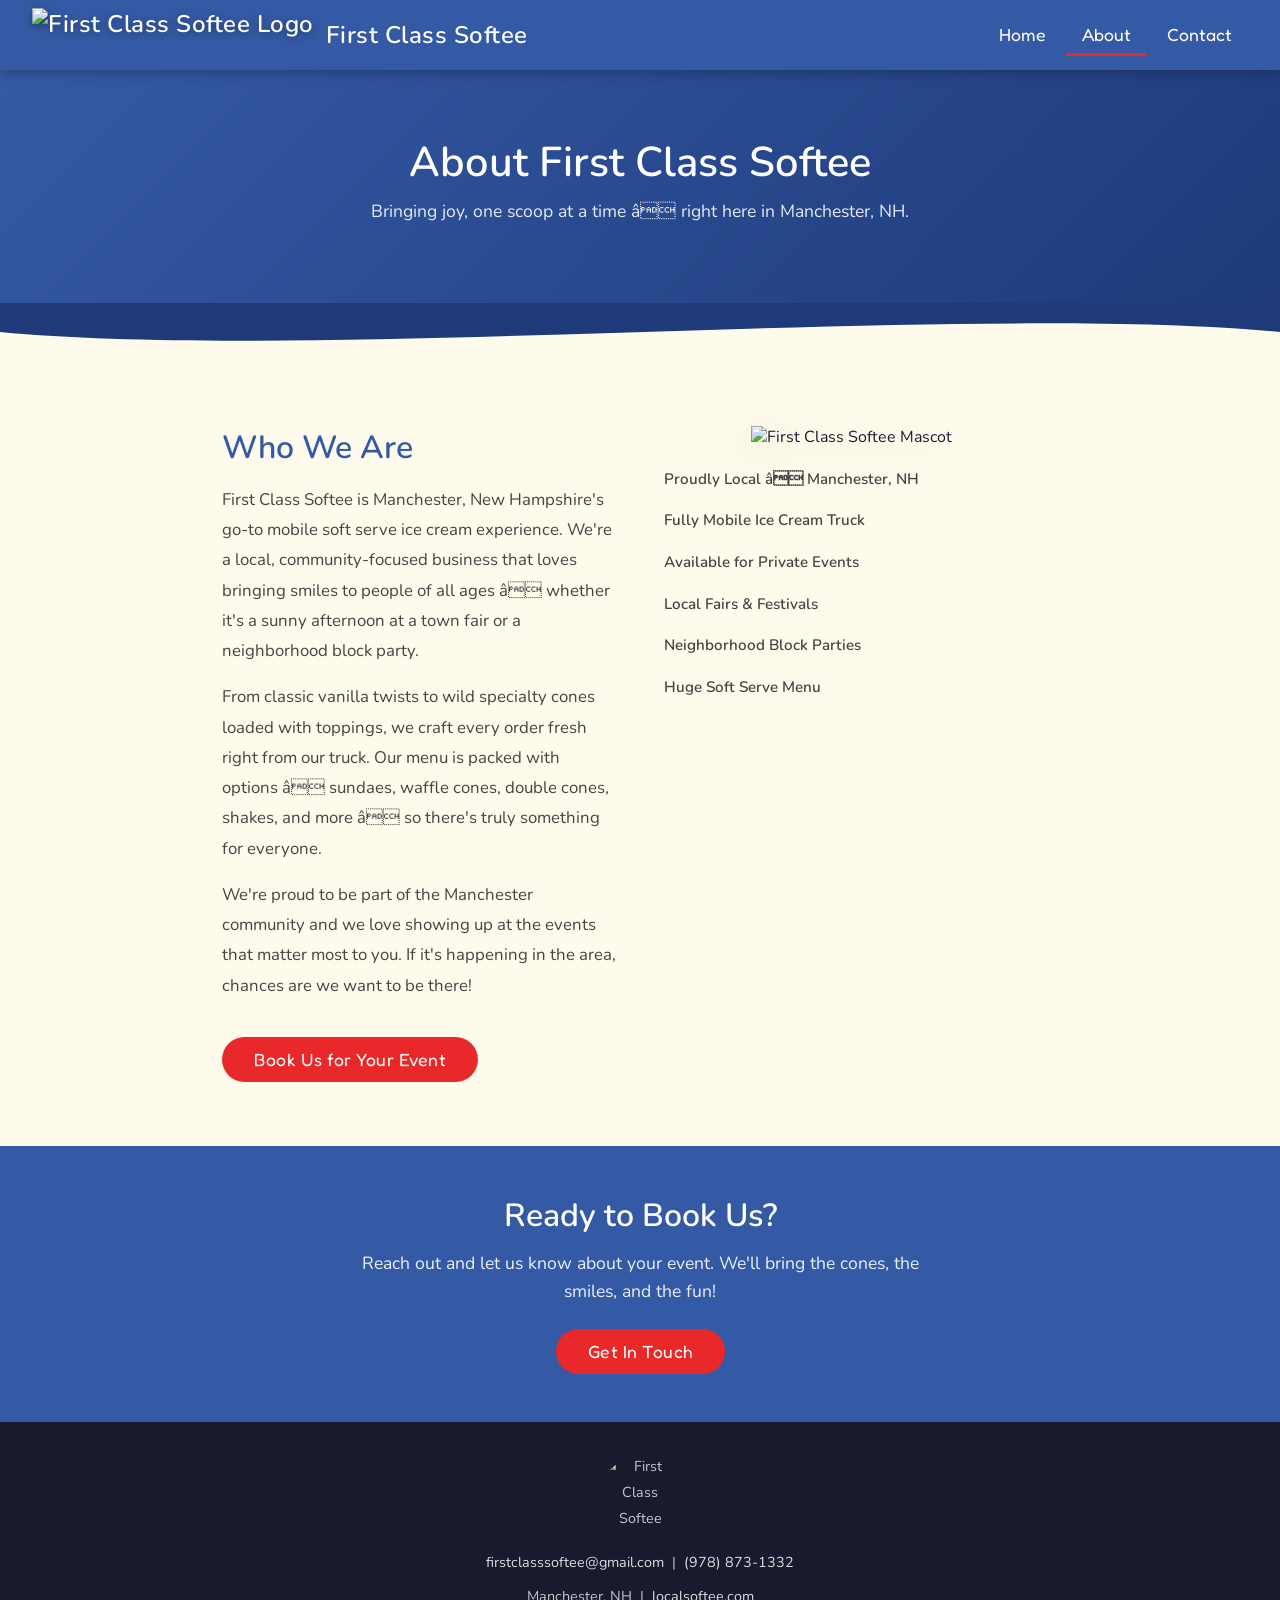
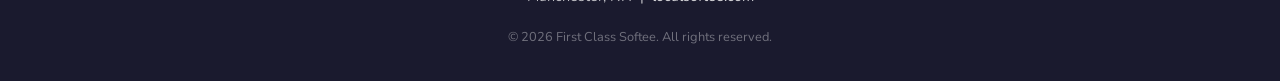
==== about.html @ 8dccce16 "push" ====
<!DOCTYPE html>
<html lang="en">
<head>
  <meta charset="UTF-8" />
  <meta name="viewport" content="width=device-width, initial-scale=1.0" />
  <title>About Us | First Class Softee</title>
  <meta name="description" content="Learn about First Class Softee â Manchester NH's favorite local mobile ice cream truck." />
  <link rel="stylesheet" href="style.css" />
</head>
<body>

  <!-- NAV -->
  <nav>
    <a href="index.html" class="nav-brand">
      <img src="UpdatedLogo.png" alt="First Class Softee Logo" />
      First Class Softee
    </a>
    <ul class="nav-links">
      <li><a href="index.html">Home</a></li>
      <li><a href="about.html" class="active">About</a></li>
      <li><a href="contact.html">Contact</a></li>
    </ul>
  </nav>

  <!-- PAGE HERO -->
  <div class="page-hero">
    <h1>About First Class Softee</h1>
    <p>Bringing joy, one scoop at a time â right here in Manchester, NH.</p>
  </div>

  <!-- WAVE -->
  <div class="wave">
    <svg viewBox="0 0 1440 60" xmlns="http://www.w3.org/2000/svg" preserveAspectRatio="none">
      <path d="M0,30 C360,60 1080,0 1440,30 L1440,0 L0,0 Z" fill="#1e3a7a"/>
    </svg>
  </div>

  <!-- ABOUT CONTENT -->
  <section class="about-section">

    <div class="about-grid">

      <div class="about-text">
        <h2>Who We Are</h2>
        <p>
          First Class Softee is Manchester, New Hampshire's go-to mobile soft serve ice cream experience. We're a local, community-focused business that loves bringing smiles to people of all ages â whether it's a sunny afternoon at a town fair or a neighborhood block party.
        </p>
        <p>
          From classic vanilla twists to wild specialty cones loaded with toppings, we craft every order fresh right from our truck. Our menu is packed with options â sundaes, waffle cones, double cones, shakes, and more â so there's truly something for everyone.
        </p>
        <p>
          We're proud to be part of the Manchester community and we love showing up at the events that matter most to you. If it's happening in the area, chances are we want to be there!
        </p>
        <a href="contact.html" class="btn btn-red" style="margin-top:1.25rem; display:inline-block;">Book Us for Your Event</a>
      </div>

      <div class="about-mascot">
        <img src="UpdatedLogo.png" alt="First Class Softee Mascot" />
        <ul class="badge-list">
          <li>Proudly Local â Manchester, NH</li>
          <li>Fully Mobile Ice Cream Truck</li>
          <li>Available for Private Events</li>
          <li>Local Fairs &amp; Festivals</li>
          <li>Neighborhood Block Parties</li>
          <li>Huge Soft Serve Menu</li>
        </ul>
      </div>

    </div>

  </section>

  <!-- INFO STRIP -->
  <div class="info-strip">
    <h2>Ready to Book Us?</h2>
    <p>Reach out and let us know about your event. We'll bring the cones, the smiles, and the fun!</p>
    <a href="contact.html" class="btn btn-red">Get In Touch</a>
  </div>

  <!-- FOOTER -->
  <footer>
    <img class="footer-logo" src="UpdatedLogo.png" alt="First Class Softee" />
    <p>
      <a href="mailto:firstclasssoftee@gmail.com">firstclasssoftee@gmail.com</a> &nbsp;|&nbsp;
      <a href="tel:9788731332">(978) 873-1332</a>
    </p>
    <p style="margin-top:0.5rem;">Manchester, NH &nbsp;|&nbsp; <a href="http://localsoftee.com">localsoftee.com</a></p>
    <p style="margin-top:1rem; font-size:0.8rem; opacity:0.5;">&copy; 2026 First Class Softee. All rights reserved.</p>
  </footer>

</body>
</html>
---- style.css ----
/* =============================================
   FIRST CLASS SOFTEE â Global Styles
   Colors: Cream #fefbed | Red #e82829 | Blue #355aa5
   ============================================= */

@import url('https://fonts.googleapis.com/css2?family=Fredoka+One&family=Nunito:wght@400;600;700;800&display=swap');

*, *::before, *::after {
  box-sizing: border-box;
  margin: 0;
  padding: 0;
}

:root {
  --cream: #fefbed;
  --red:   #e82829;
  --blue:  #355aa5;
  --dark:  #1a1a2e;
  --white: #ffffff;
}

html {
  scroll-behavior: smooth;
}

body {
  background-color: var(--cream);
  font-family: 'Nunito', sans-serif;
  color: var(--dark);
  min-height: 100vh;
  display: flex;
  flex-direction: column;
}

h1, h2, h3, .nav-brand {
  font-family: 'Nunito', sans-serif;
  font-weight: 600;
}

a {
  text-decoration: none;
  color: inherit;
}

img {
  display: block;
  max-width: 100%;
}

/* =============================================
   NAV
   ============================================= */

nav {
  position: sticky;
  top: 0;
  z-index: 100;
  background: var(--blue);
  display: flex;
  align-items: center;
  justify-content: space-between;
  padding: 0 2rem;
  height: 70px;
  box-shadow: 0 3px 12px rgba(0,0,0,0.25);
}

.nav-brand {
  display: flex;
  align-items: center;
  gap: 0.75rem;
  color: var(--white);
  font-size: 1.5rem;
  letter-spacing: 0.5px;
}

.nav-brand img {
  height: 54px;
  width: auto;
  filter: drop-shadow(0 2px 4px rgba(0,0,0,0.4));
}

.nav-links {
  display: flex;
  list-style: none;
  gap: 0.25rem;
}

.nav-links a {
  color: var(--white);
  font-family: 'Fredoka One', cursive;
  font-size: 1.1rem;
  padding: 0.5rem 1rem;
  border-bottom: 3px solid transparent;
  transition: border-color 0.2s;
}

.nav-links a:hover,
.nav-links a.active {
  border-bottom-color: var(--red);
}

/* =============================================
   HERO
   ============================================= */

.hero {
  background: linear-gradient(160deg, var(--blue) 0%, #1e3a7a 60%, #0e1f50 100%);
  position: relative;
  overflow: hidden;
  display: flex;
  flex-direction: column;
  align-items: center;
  justify-content: center;
  text-align: center;
  padding: 5rem 2rem 6rem;
  color: var(--white);
}


.hero-logo {
  width: min(280px, 60vw);
  filter: drop-shadow(0 8px 24px rgba(0,0,0,0.5));
  margin-bottom: 1.5rem;
  position: relative;
  z-index: 1;
  animation: float 3.5s ease-in-out infinite;
}

@keyframes float {
  0%, 100% { transform: translateY(0); }
  50%       { transform: translateY(-12px); }
}

.hero h1 {
  font-size: clamp(1.8rem, 5vw, 3rem);
  letter-spacing: 0.5px;
  margin-bottom: 0.75rem;
  position: relative;
  z-index: 1;
  opacity: 0.95;
}

.hero h1 span {
  color: #ffd700;
}

.hero p {
  font-size: clamp(1rem, 2.5vw, 1.3rem);
  max-width: 560px;
  line-height: 1.6;
  opacity: 0.92;
  margin-bottom: 2rem;
  position: relative;
  z-index: 1;
}

.hero-buttons {
  display: flex;
  gap: 1rem;
  flex-wrap: wrap;
  justify-content: center;
  position: relative;
  z-index: 1;
}

.btn {
  display: inline-block;
  font-family: 'Fredoka One', cursive;
  font-size: 1.1rem;
  padding: 0.75rem 2rem;
  border-radius: 50px;
  border: none;
  cursor: pointer;
  transition: transform 0.15s, box-shadow 0.15s;
  letter-spacing: 0.5px;
}

.btn:hover {
  transform: translateY(-2px);
  box-shadow: 0 6px 20px rgba(0,0,0,0.25);
}

.btn-red {
  background: var(--red);
  color: var(--white);
}

.btn-outline {
  background: transparent;
  color: var(--white);
  border: 2.5px solid var(--white);
}

.btn-outline:hover {
  background: rgba(255,255,255,0.15);
}

/* Wave divider */
.wave {
  display: block;
  width: 100%;
  overflow: hidden;
  line-height: 0;
  margin-top: -1px;
}

.wave svg {
  display: block;
  width: 100%;
  height: 60px;
}

/* =============================================
   SECTION TITLES
   ============================================= */

.section-title {
  text-align: center;
  margin-bottom: 2.5rem;
}

.section-title h2 {
  font-size: clamp(1.6rem, 3.5vw, 2.2rem);
  color: var(--blue);
  display: inline-block;
  position: relative;
}

.section-title h2::after {
  content: '';
  display: block;
  height: 4px;
  border-radius: 2px;
  background: var(--red);
  margin-top: 0.4rem;
}

.section-title p {
  color: #555;
  margin-top: 0.6rem;
  font-size: 1.05rem;
}

/* =============================================
   MENU SECTION
   ============================================= */

.menu-section {
  padding: 4rem 2rem;
  background: var(--cream);
}

.menu-categories {
  max-width: 1100px;
  margin: 0 auto;
}

.menu-category {
  margin-bottom: 3rem;
}

.menu-category h3 {
  font-family: 'Nunito', sans-serif;
  font-weight: 700;
  font-size: 1.35rem;
  color: var(--blue);
  display: inline-block;
  padding: 0.3rem 0;
  margin-bottom: 1rem;
  letter-spacing: 0.3px;
  border-bottom: 3px solid var(--red);
}

.menu-grid {
  display: grid;
  grid-template-columns: repeat(auto-fill, minmax(180px, 1fr));
  gap: 0.75rem;
}

.menu-item {
  background: var(--white);
  border: 2px solid #e8e4cc;
  border-radius: 12px;
  padding: 0.75rem 1rem;
  font-weight: 600;
  font-size: 0.95rem;
  color: var(--dark);
  transition: border-color 0.2s, transform 0.2s;
  display: flex;
  align-items: center;
  gap: 0.5rem;
}

.menu-item:hover {
  border-color: var(--blue);
  transform: translateY(-2px);
}


/* =============================================
   INFO STRIP
   ============================================= */

.info-strip {
  background: var(--blue);
  color: var(--white);
  text-align: center;
  padding: 3rem 2rem;
}

.info-strip h2 {
  font-size: clamp(1.4rem, 3.5vw, 2rem);
  font-weight: 600;
  margin-bottom: 0.75rem;
}

.info-strip p {
  font-size: 1.1rem;
  opacity: 0.9;
  max-width: 600px;
  margin: 0 auto 1.5rem;
  line-height: 1.6;
}

/* =============================================
   ABOUT PAGE
   ============================================= */

.page-hero {
  background: linear-gradient(135deg, var(--blue) 0%, #1e3a7a 100%);
  color: var(--white);
  text-align: center;
  padding: 4rem 2rem 5rem;
  position: relative;
  overflow: hidden;
}


.page-hero h1 {
  font-size: clamp(1.8rem, 4.5vw, 2.6rem);
  font-weight: 600;
  position: relative;
  z-index: 1;
}

.page-hero p {
  font-size: 1.1rem;
  opacity: 0.88;
  margin-top: 0.5rem;
  position: relative;
  z-index: 1;
}

.about-section {
  padding: 4rem 2rem;
  max-width: 900px;
  margin: 0 auto;
}

.about-grid {
  display: grid;
  grid-template-columns: 1fr 1fr;
  gap: 3rem;
  align-items: start;
}

.about-text h2 {
  font-size: 2rem;
  color: var(--blue);
  margin-bottom: 1rem;
}

.about-text p {
  line-height: 1.8;
  color: #444;
  margin-bottom: 1rem;
  font-size: 1.05rem;
}

.about-mascot {
  display: flex;
  flex-direction: column;
  align-items: center;
  gap: 1rem;
}

.about-mascot img {
  width: 220px;
  filter: drop-shadow(0 8px 20px rgba(0,0,0,0.15));
}

.badge-list {
  list-style: none;
  display: flex;
  flex-direction: column;
  gap: 0.75rem;
  width: 100%;
}

.badge-list li {
  padding: 0.3rem 0;
  font-weight: 600;
  font-size: 0.95rem;
  color: #444;
}

/* =============================================
   CONTACT PAGE
   ============================================= */

.contact-section {
  padding: 4rem 2rem;
  max-width: 700px;
  margin: 0 auto;
}

.contact-info-cards {
  display: grid;
  grid-template-columns: repeat(auto-fill, minmax(200px, 1fr));
  gap: 1rem;
  margin-bottom: 3rem;
}

.info-card {
  background: var(--white);
  border: 2px solid #e8e4cc;
  border-radius: 14px;
  padding: 1.25rem 1rem;
  text-align: center;
  transition: border-color 0.2s;
}

.info-card:hover {
  border-color: var(--blue);
}

.info-card .icon {
  display: flex;
  justify-content: center;
  margin-bottom: 0.5rem;
}

.info-card .icon svg {
  width: 28px;
  height: 28px;
  stroke: var(--blue);
}

.info-card h3 {
  font-family: 'Fredoka One', cursive;
  color: var(--blue);
  font-size: 1.1rem;
  margin-bottom: 0.25rem;
}

.info-card p, .info-card a {
  font-size: 0.95rem;
  color: #444;
  word-break: break-all;
}

.info-card a:hover {
  color: var(--red);
}

/* Form */

.contact-form-wrapper h2 {
  font-size: 1.8rem;
  color: var(--blue);
  margin-bottom: 0.25rem;
}

.contact-form-wrapper > p {
  color: #555;
  margin-bottom: 1.5rem;
}

.contact-form {
  display: flex;
  flex-direction: column;
  gap: 1rem;
}

.form-row {
  display: grid;
  grid-template-columns: 1fr 1fr;
  gap: 1rem;
}

.form-group {
  display: flex;
  flex-direction: column;
  gap: 0.35rem;
}

.form-group label {
  font-weight: 600;
  font-size: 0.9rem;
  color: var(--dark);
}

.form-group input,
.form-group select,
.form-group textarea {
  font-family: 'Nunito', sans-serif;
  font-size: 1rem;
  padding: 0.7rem 1rem;
  border: 2px solid #ddd;
  border-radius: 10px;
  background: var(--white);
  color: var(--dark);
  outline: none;
  transition: border-color 0.2s;
  width: 100%;
}

.form-group input:focus,
.form-group select:focus,
.form-group textarea:focus {
  border-color: var(--blue);
}

.form-group textarea {
  resize: vertical;
  min-height: 130px;
}

.btn-submit {
  background: var(--red);
  color: var(--white);
  font-family: 'Fredoka One', cursive;
  font-size: 1.2rem;
  padding: 0.85rem;
  border: none;
  border-radius: 50px;
  cursor: pointer;
  transition: background 0.2s, transform 0.15s;
  margin-top: 0.5rem;
}

.btn-submit:hover {
  background: #c41f20;
  transform: translateY(-2px);
}

.form-success {
  display: none;
  background: #d4edda;
  border: 2px solid #28a745;
  border-radius: 12px;
  padding: 1.25rem;
  text-align: center;
  color: #155724;
  font-weight: 600;
  font-size: 1.05rem;
  margin-top: 1rem;
}

/* =============================================
   FOOTER
   ============================================= */

footer {
  margin-top: auto;
  background: var(--dark);
  color: rgba(255,255,255,0.75);
  text-align: center;
  padding: 2rem 1.5rem;
  font-size: 0.9rem;
  line-height: 1.8;
}

footer a {
  color: rgba(255,255,255,0.85);
}

footer a:hover {
  color: var(--white);
}

footer .footer-logo {
  height: 80px;
  width: 80px;
  margin: 0 auto 1rem;
  border-radius: 50%;
  object-fit: cover;
}

/* =============================================
   RESPONSIVE
   ============================================= */

@media (max-width: 650px) {
  .nav-links a { font-size: 0.95rem; padding: 0.4rem 0.7rem; }
  .about-grid  { grid-template-columns: 1fr; }
  .form-row    { grid-template-columns: 1fr; }
  .about-mascot { order: -1; }
}
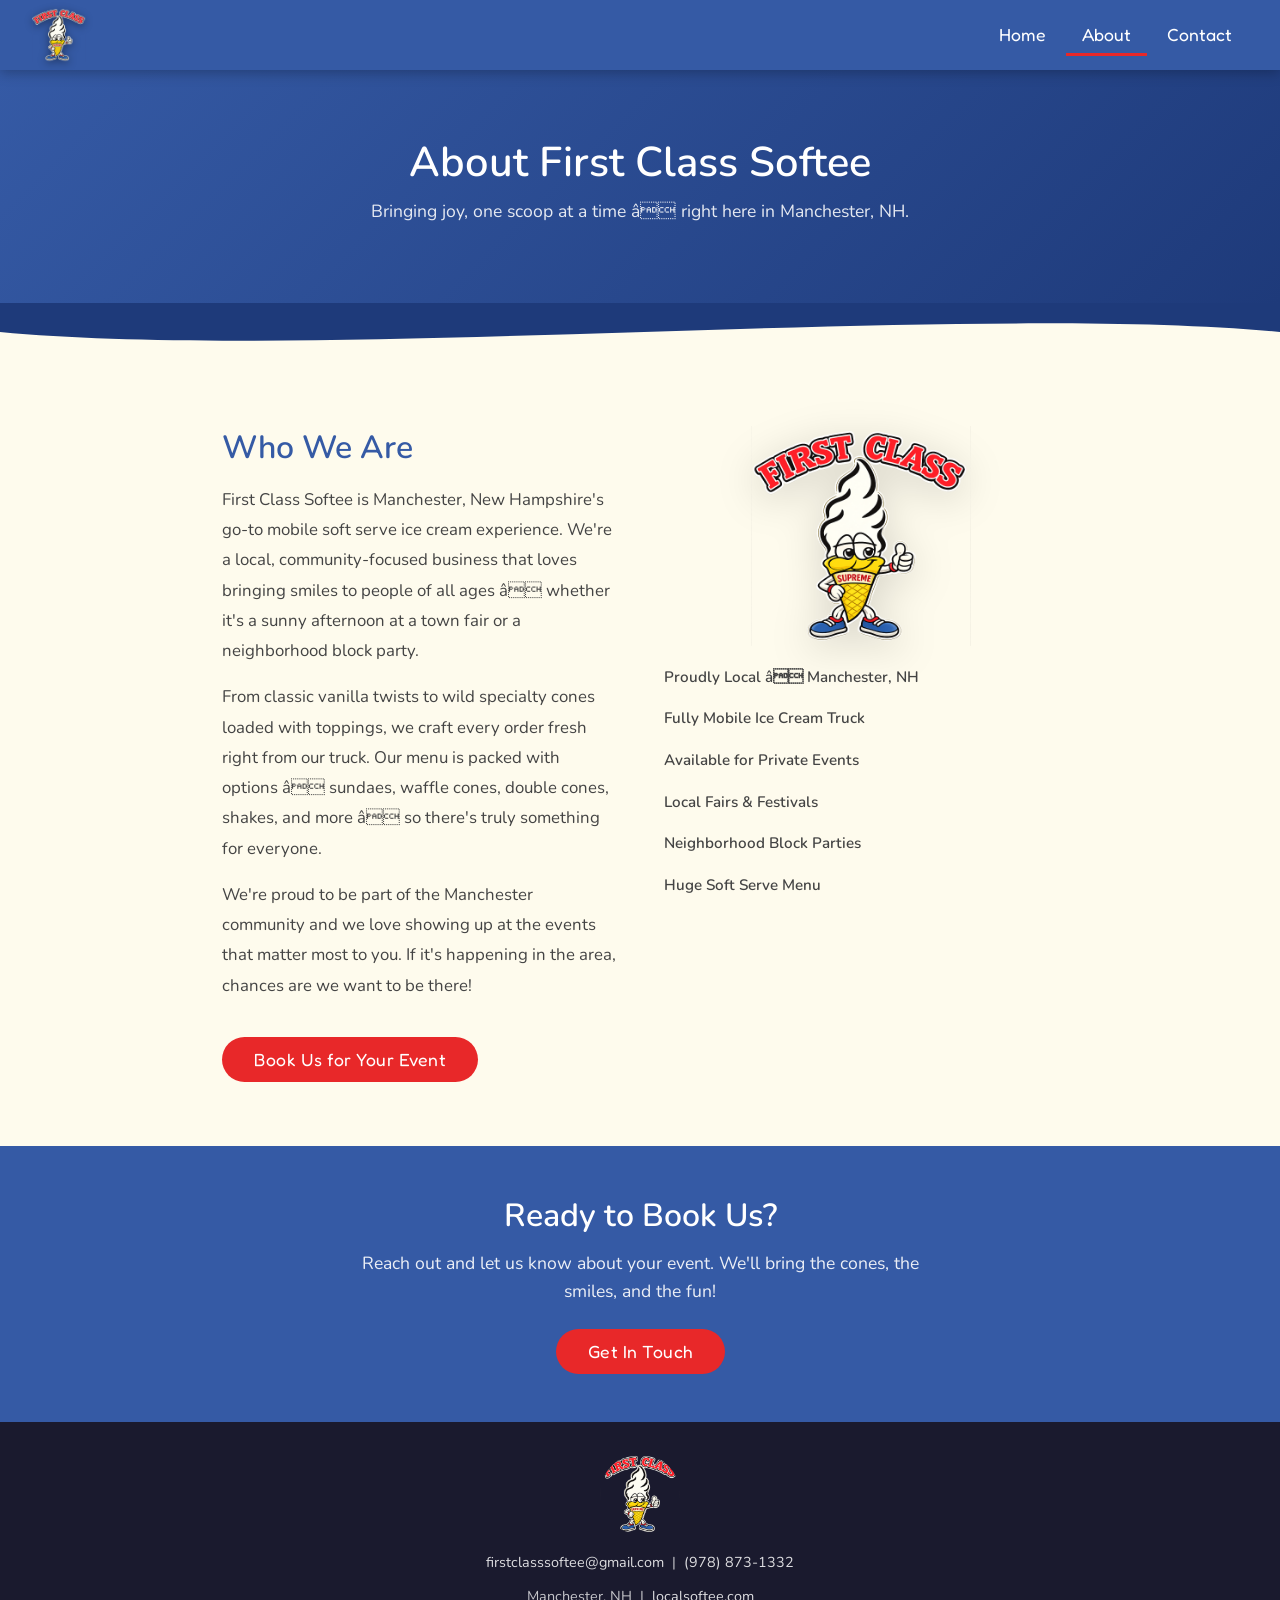
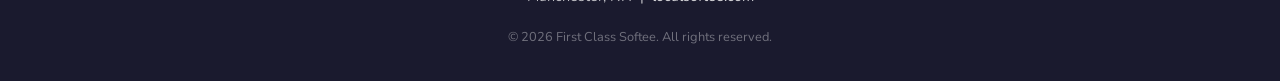
==== commit 74b543b7: "remove header text" ====
--- a/about.html
+++ b/about.html
@@ -13,7 +13,6 @@
   <nav>
     <a href="index.html" class="nav-brand">
       <img src="UpdatedLogo.png" alt="First Class Softee Logo" />
-      First Class Softee
     </a>
     <ul class="nav-links">
       <li><a href="index.html">Home</a></li>
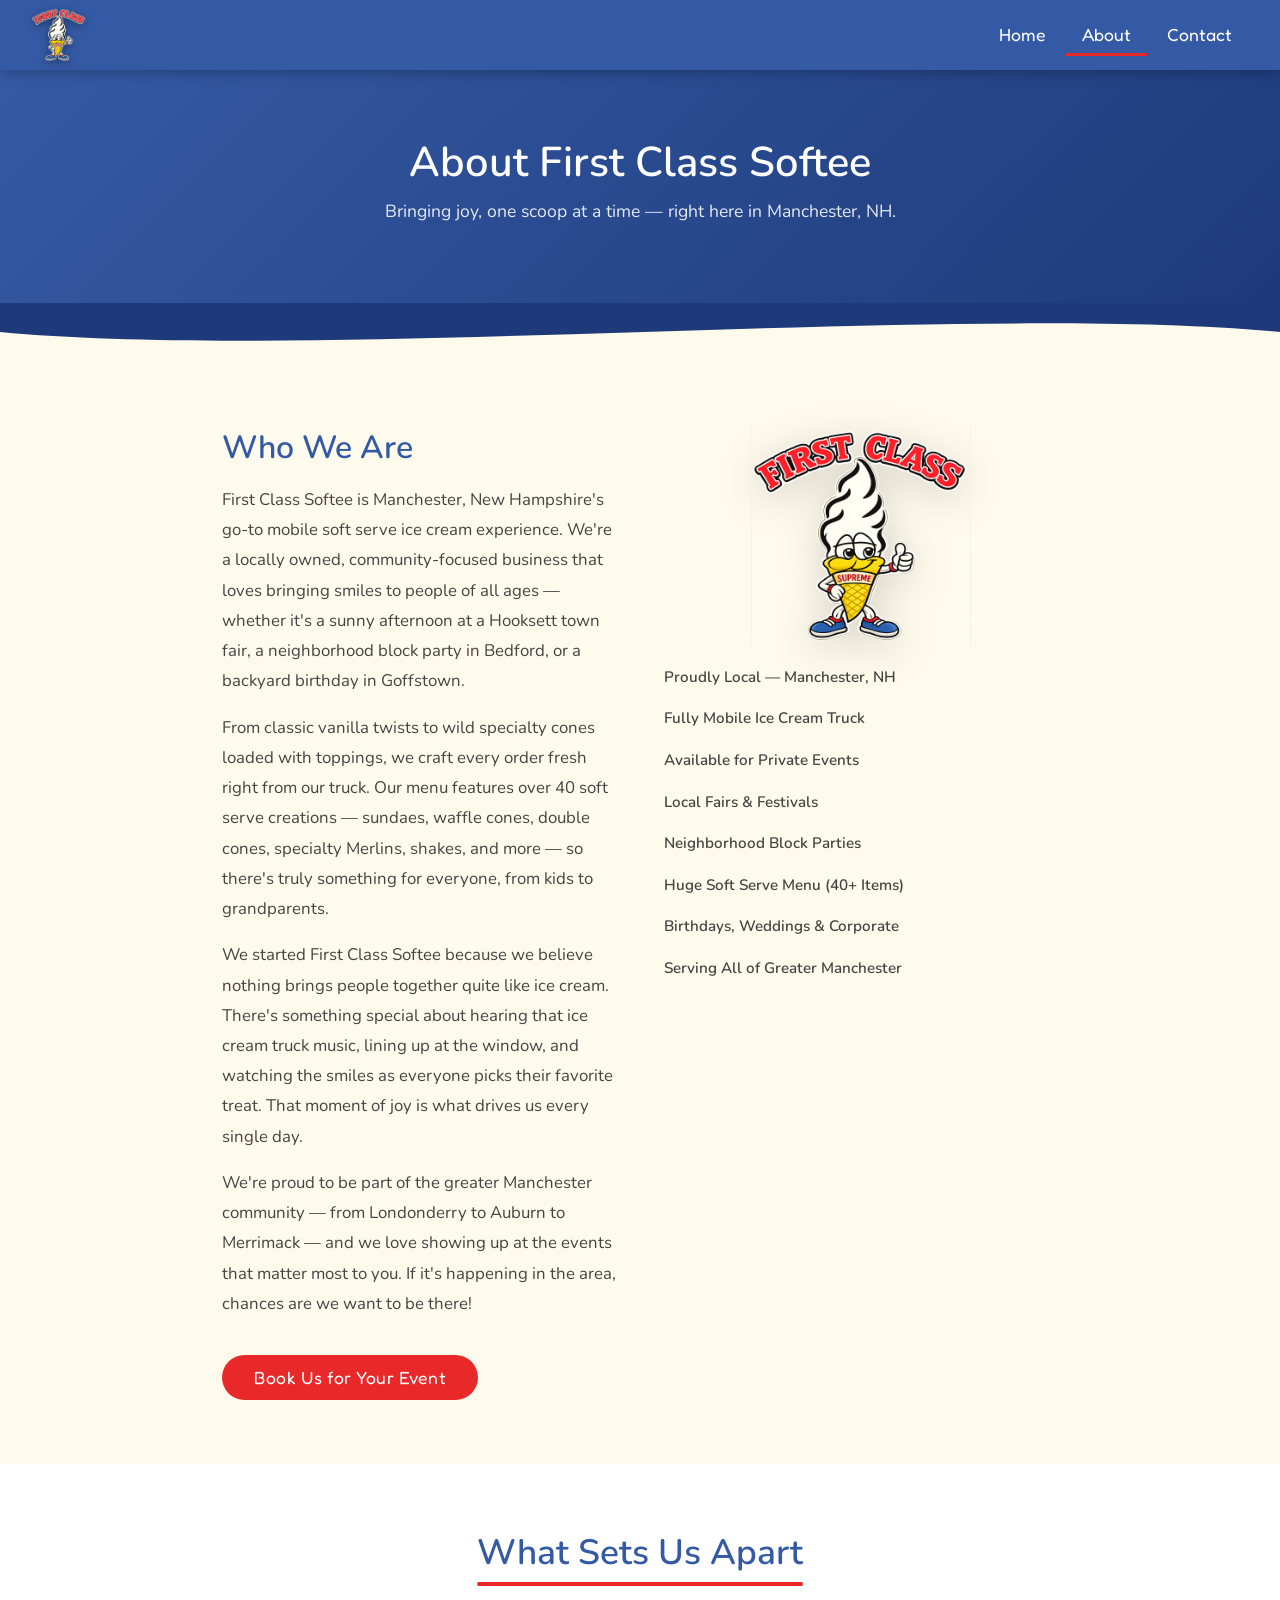
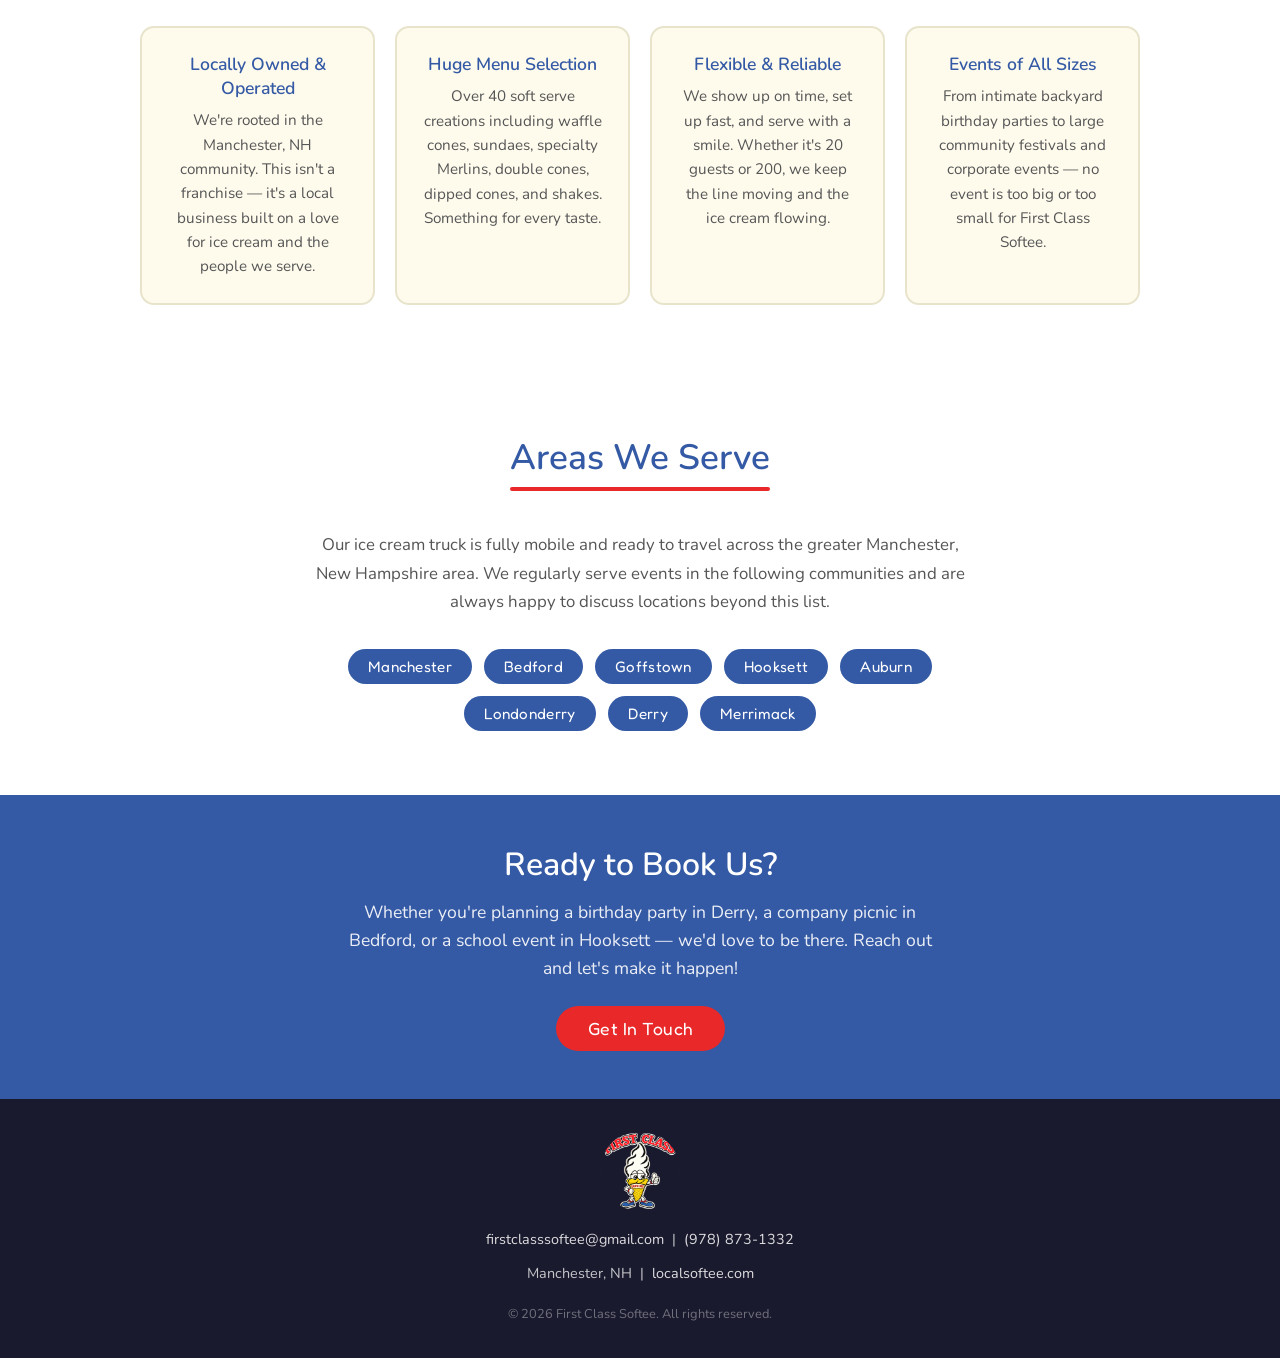
==== commit a7a52fe4: "homepage changes" ====
--- a/about.html
+++ b/about.html
@@ -3,8 +3,15 @@
 <head>
   <meta charset="UTF-8" />
   <meta name="viewport" content="width=device-width, initial-scale=1.0" />
-  <title>About Us | First Class Softee</title>
-  <meta name="description" content="Learn about First Class Softee â Manchester NH's favorite local mobile ice cream truck." />
+  <title>About Us | First Class Softee &mdash; Locally Owned Ice Cream Truck, Manchester NH</title>
+  <meta name="description" content="First Class Softee is a locally owned mobile soft serve ice cream truck proudly serving Manchester, Bedford, Goffstown, Hooksett, Londonderry &amp; the greater Manchester NH area." />
+
+  <!-- Open Graph -->
+  <meta property="og:title" content="About First Class Softee - Local Ice Cream Truck, Manchester NH" />
+  <meta property="og:description" content="Locally owned and operated mobile soft serve truck. Learn what makes First Class Softee the go-to ice cream truck in the greater Manchester, NH area." />
+  <meta property="og:image" content="UpdatedLogo.png" />
+  <meta property="og:type" content="website" />
+
   <link rel="stylesheet" href="style.css" />
 </head>
 <body>
@@ -24,7 +31,7 @@
   <!-- PAGE HERO -->
   <div class="page-hero">
     <h1>About First Class Softee</h1>
-    <p>Bringing joy, one scoop at a time â right here in Manchester, NH.</p>
+    <p>Bringing joy, one scoop at a time &mdash; right here in Manchester, NH.</p>
   </div>
 
   <!-- WAVE -->
@@ -42,13 +49,16 @@
       <div class="about-text">
         <h2>Who We Are</h2>
         <p>
-          First Class Softee is Manchester, New Hampshire's go-to mobile soft serve ice cream experience. We're a local, community-focused business that loves bringing smiles to people of all ages â whether it's a sunny afternoon at a town fair or a neighborhood block party.
+          First Class Softee is Manchester, New Hampshire's go-to mobile soft serve ice cream experience. We're a locally owned, community-focused business that loves bringing smiles to people of all ages &mdash; whether it's a sunny afternoon at a Hooksett town fair, a neighborhood block party in Bedford, or a backyard birthday in Goffstown.
         </p>
         <p>
-          From classic vanilla twists to wild specialty cones loaded with toppings, we craft every order fresh right from our truck. Our menu is packed with options â sundaes, waffle cones, double cones, shakes, and more â so there's truly something for everyone.
+          From classic vanilla twists to wild specialty cones loaded with toppings, we craft every order fresh right from our truck. Our menu features over 40 soft serve creations &mdash; sundaes, waffle cones, double cones, specialty Merlins, shakes, and more &mdash; so there's truly something for everyone, from kids to grandparents.
         </p>
         <p>
-          We're proud to be part of the Manchester community and we love showing up at the events that matter most to you. If it's happening in the area, chances are we want to be there!
+          We started First Class Softee because we believe nothing brings people together quite like ice cream. There's something special about hearing that ice cream truck music, lining up at the window, and watching the smiles as everyone picks their favorite treat. That moment of joy is what drives us every single day.
+        </p>
+        <p>
+          We're proud to be part of the greater Manchester community &mdash; from Londonderry to Auburn to Merrimack &mdash; and we love showing up at the events that matter most to you. If it's happening in the area, chances are we want to be there!
         </p>
         <a href="contact.html" class="btn btn-red" style="margin-top:1.25rem; display:inline-block;">Book Us for Your Event</a>
       </div>
@@ -56,12 +66,14 @@
       <div class="about-mascot">
         <img src="UpdatedLogo.png" alt="First Class Softee Mascot" />
         <ul class="badge-list">
-          <li>Proudly Local â Manchester, NH</li>
+          <li>Proudly Local &mdash; Manchester, NH</li>
           <li>Fully Mobile Ice Cream Truck</li>
           <li>Available for Private Events</li>
           <li>Local Fairs &amp; Festivals</li>
           <li>Neighborhood Block Parties</li>
-          <li>Huge Soft Serve Menu</li>
+          <li>Huge Soft Serve Menu (40+ Items)</li>
+          <li>Birthdays, Weddings &amp; Corporate</li>
+          <li>Serving All of Greater Manchester</li>
         </ul>
       </div>
 
@@ -69,10 +81,53 @@
 
   </section>
 
+  <!-- WHAT SETS US APART -->
+  <section class="values-section">
+    <div class="section-title">
+      <h2>What Sets Us Apart</h2>
+    </div>
+    <div class="values-grid">
+      <div class="value-card">
+        <h3>Locally Owned &amp; Operated</h3>
+        <p>We're rooted in the Manchester, NH community. This isn't a franchise &mdash; it's a local business built on a love for ice cream and the people we serve.</p>
+      </div>
+      <div class="value-card">
+        <h3>Huge Menu Selection</h3>
+        <p>Over 40 soft serve creations including waffle cones, sundaes, specialty Merlins, double cones, dipped cones, and shakes. Something for every taste.</p>
+      </div>
+      <div class="value-card">
+        <h3>Flexible &amp; Reliable</h3>
+        <p>We show up on time, set up fast, and serve with a smile. Whether it's 20 guests or 200, we keep the line moving and the ice cream flowing.</p>
+      </div>
+      <div class="value-card">
+        <h3>Events of All Sizes</h3>
+        <p>From intimate backyard birthday parties to large community festivals and corporate events &mdash; no event is too big or too small for First Class Softee.</p>
+      </div>
+    </div>
+  </section>
+
+  <!-- AREAS WE SERVE -->
+  <section class="service-area">
+    <div class="section-title">
+      <h2>Areas We Serve</h2>
+    </div>
+    <p>Our ice cream truck is fully mobile and ready to travel across the greater Manchester, New Hampshire area. We regularly serve events in the following communities and are always happy to discuss locations beyond this list.</p>
+    <div class="area-badges">
+      <span class="area-badge">Manchester</span>
+      <span class="area-badge">Bedford</span>
+      <span class="area-badge">Goffstown</span>
+      <span class="area-badge">Hooksett</span>
+      <span class="area-badge">Auburn</span>
+      <span class="area-badge">Londonderry</span>
+      <span class="area-badge">Derry</span>
+      <span class="area-badge">Merrimack</span>
+    </div>
+  </section>
+
   <!-- INFO STRIP -->
   <div class="info-strip">
     <h2>Ready to Book Us?</h2>
-    <p>Reach out and let us know about your event. We'll bring the cones, the smiles, and the fun!</p>
+    <p>Whether you're planning a birthday party in Derry, a company picnic in Bedford, or a school event in Hooksett &mdash; we'd love to be there. Reach out and let's make it happen!</p>
     <a href="contact.html" class="btn btn-red">Get In Touch</a>
   </div>
 
--- a/style.css
+++ b/style.css
@@ -558,6 +558,257 @@
 }
 
 /* =============================================
+   HOW IT WORKS
+   ============================================= */
+
+.how-it-works {
+  padding: 4rem 2rem;
+  background: var(--white);
+}
+
+.steps-grid {
+  display: grid;
+  grid-template-columns: repeat(3, 1fr);
+  gap: 2rem;
+  max-width: 900px;
+  margin: 0 auto;
+}
+
+.step {
+  text-align: center;
+  padding: 1.5rem 1rem;
+}
+
+.step-number {
+  display: inline-flex;
+  align-items: center;
+  justify-content: center;
+  width: 56px;
+  height: 56px;
+  border-radius: 50%;
+  background: var(--blue);
+  color: var(--white);
+  font-family: 'Fredoka One', cursive;
+  font-size: 1.5rem;
+  margin-bottom: 1rem;
+}
+
+.step h3 {
+  font-size: 1.2rem;
+  color: var(--blue);
+  margin-bottom: 0.5rem;
+}
+
+.step p {
+  font-size: 0.95rem;
+  color: #555;
+  line-height: 1.6;
+}
+
+/* =============================================
+   EVENTS WE SERVE
+   ============================================= */
+
+.events-section {
+  padding: 4rem 2rem;
+  background: var(--cream);
+}
+
+.events-grid {
+  display: grid;
+  grid-template-columns: repeat(auto-fill, minmax(250px, 1fr));
+  gap: 1.25rem;
+  max-width: 1100px;
+  margin: 0 auto;
+}
+
+.event-card {
+  background: var(--white);
+  border: 2px solid #e8e4cc;
+  border-radius: 14px;
+  padding: 1.5rem;
+  transition: border-color 0.2s, transform 0.2s;
+}
+
+.event-card:hover {
+  border-color: var(--blue);
+  transform: translateY(-3px);
+}
+
+.event-card h3 {
+  font-size: 1.15rem;
+  color: var(--blue);
+  margin-bottom: 0.5rem;
+}
+
+.event-card p {
+  font-size: 0.95rem;
+  color: #555;
+  line-height: 1.6;
+  margin-bottom: 1rem;
+}
+
+.event-card .btn {
+  font-size: 0.85rem;
+  padding: 0.5rem 1.25rem;
+}
+
+/* =============================================
+   SERVICE AREA
+   ============================================= */
+
+.service-area {
+  padding: 4rem 2rem;
+  background: var(--white);
+  text-align: center;
+}
+
+.service-area > p {
+  max-width: 650px;
+  margin: 0 auto 2rem;
+  font-size: 1.05rem;
+  color: #555;
+  line-height: 1.7;
+}
+
+.area-badges {
+  display: flex;
+  flex-wrap: wrap;
+  justify-content: center;
+  gap: 0.75rem;
+  max-width: 700px;
+  margin: 0 auto;
+}
+
+.area-badge {
+  background: var(--blue);
+  color: var(--white);
+  font-family: 'Fredoka One', cursive;
+  font-size: 0.95rem;
+  padding: 0.5rem 1.25rem;
+  border-radius: 50px;
+  letter-spacing: 0.3px;
+}
+
+/* =============================================
+   FAQ SECTION
+   ============================================= */
+
+.faq-section {
+  padding: 4rem 2rem;
+  background: var(--cream);
+}
+
+.faq-list {
+  max-width: 750px;
+  margin: 0 auto;
+  display: flex;
+  flex-direction: column;
+  gap: 0.75rem;
+}
+
+.faq-item {
+  background: var(--white);
+  border: 2px solid #e8e4cc;
+  border-radius: 12px;
+  overflow: hidden;
+  transition: border-color 0.2s;
+}
+
+.faq-item:hover {
+  border-color: var(--blue);
+}
+
+.faq-question {
+  display: flex;
+  align-items: center;
+  justify-content: space-between;
+  padding: 1rem 1.25rem;
+  cursor: pointer;
+  font-weight: 700;
+  font-size: 1.05rem;
+  color: var(--dark);
+  background: none;
+  border: none;
+  width: 100%;
+  text-align: left;
+  font-family: 'Nunito', sans-serif;
+}
+
+.faq-question::after {
+  content: '+';
+  font-size: 1.4rem;
+  font-weight: 700;
+  color: var(--blue);
+  transition: transform 0.2s;
+  flex-shrink: 0;
+  margin-left: 1rem;
+}
+
+.faq-item.open .faq-question::after {
+  content: '\2212';
+}
+
+.faq-answer {
+  max-height: 0;
+  overflow: hidden;
+  transition: max-height 0.3s ease, padding 0.3s ease;
+}
+
+.faq-item.open .faq-answer {
+  max-height: 300px;
+}
+
+.faq-answer p {
+  padding: 0 1.25rem 1.25rem;
+  font-size: 0.95rem;
+  color: #555;
+  line-height: 1.7;
+}
+
+/* =============================================
+   VALUES GRID (About page)
+   ============================================= */
+
+.values-section {
+  padding: 4rem 2rem;
+  background: var(--white);
+}
+
+.values-grid {
+  display: grid;
+  grid-template-columns: repeat(auto-fill, minmax(220px, 1fr));
+  gap: 1.25rem;
+  max-width: 1000px;
+  margin: 0 auto;
+}
+
+.value-card {
+  background: var(--cream);
+  border: 2px solid #e8e4cc;
+  border-radius: 14px;
+  padding: 1.5rem;
+  text-align: center;
+  transition: border-color 0.2s;
+}
+
+.value-card:hover {
+  border-color: var(--blue);
+}
+
+.value-card h3 {
+  font-size: 1.1rem;
+  color: var(--blue);
+  margin-bottom: 0.5rem;
+}
+
+.value-card p {
+  font-size: 0.95rem;
+  color: #555;
+  line-height: 1.6;
+}
+
+/* =============================================
    FOOTER
    ============================================= */
 
@@ -596,4 +847,7 @@
   .about-grid  { grid-template-columns: 1fr; }
   .form-row    { grid-template-columns: 1fr; }
   .about-mascot { order: -1; }
-}
+  .steps-grid  { grid-template-columns: 1fr; gap: 1rem; }
+  .events-grid { grid-template-columns: 1fr; }
+  .values-grid { grid-template-columns: 1fr; }
+}
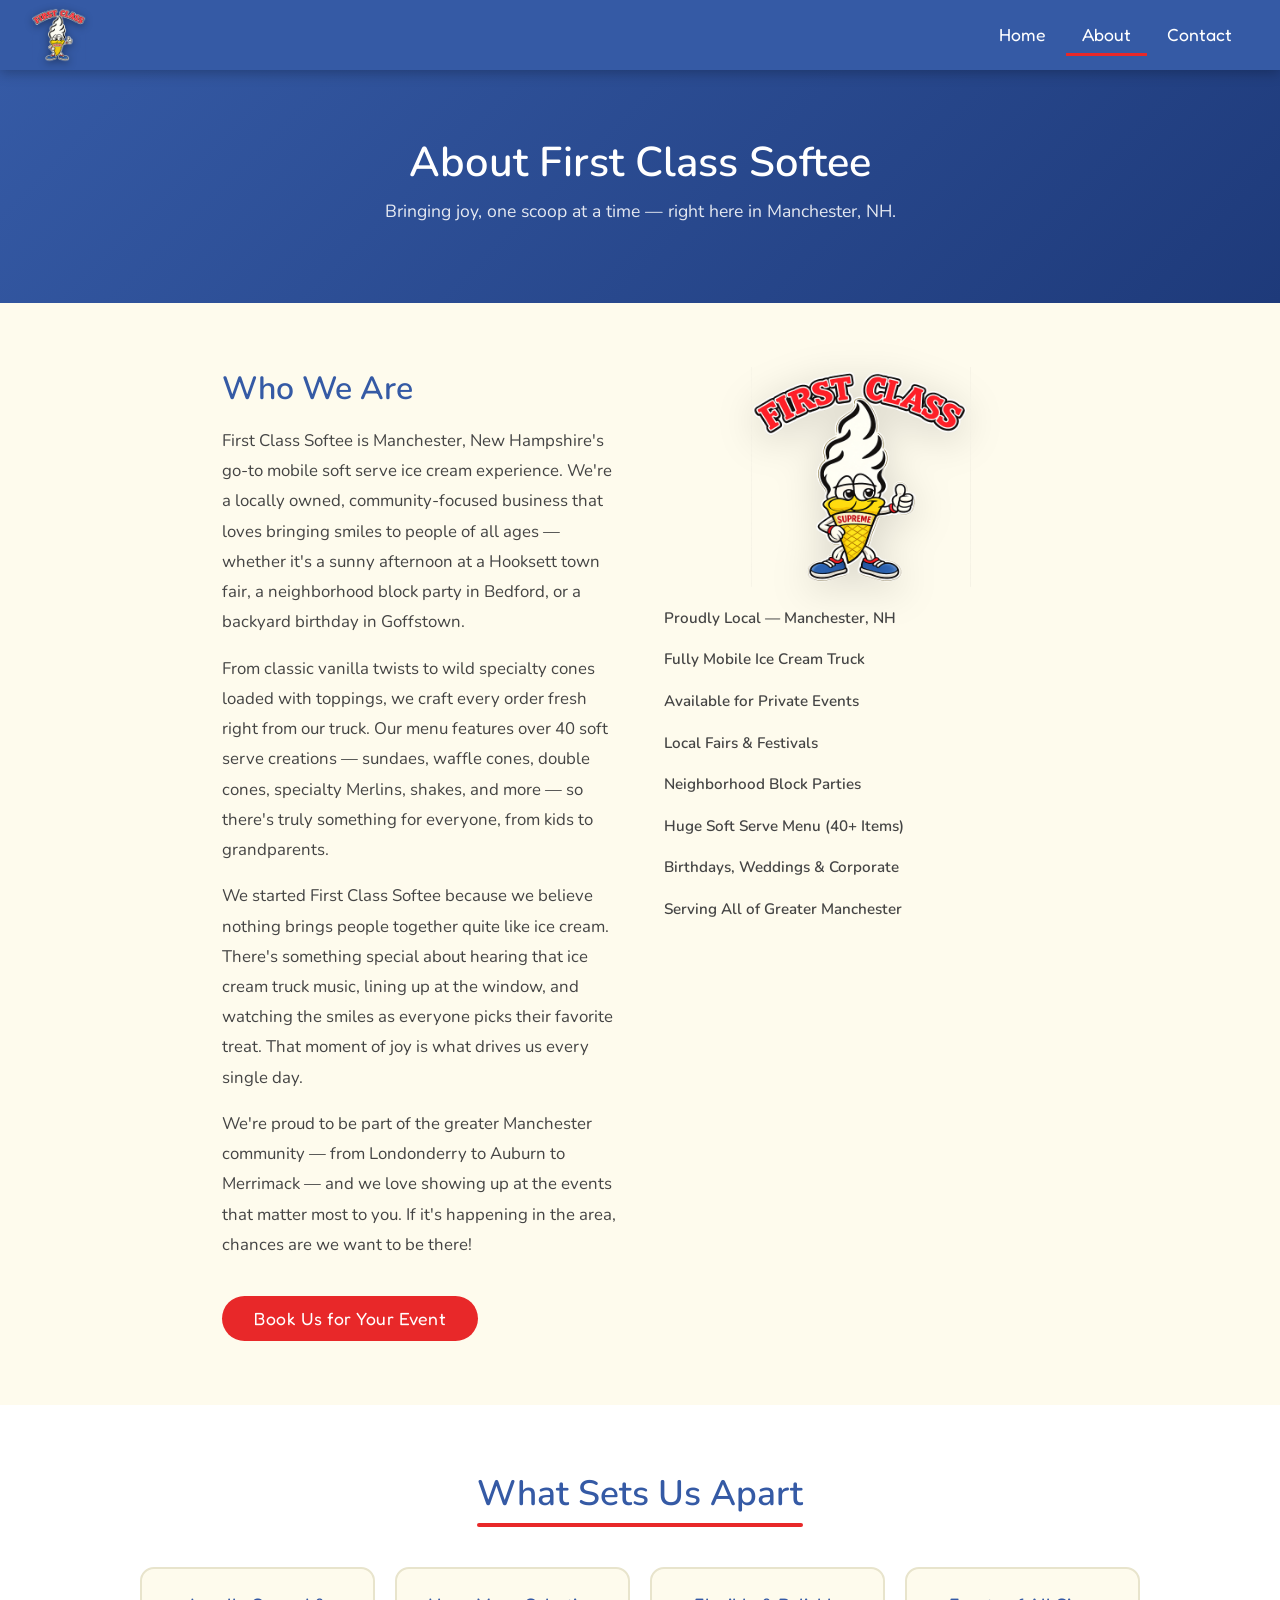
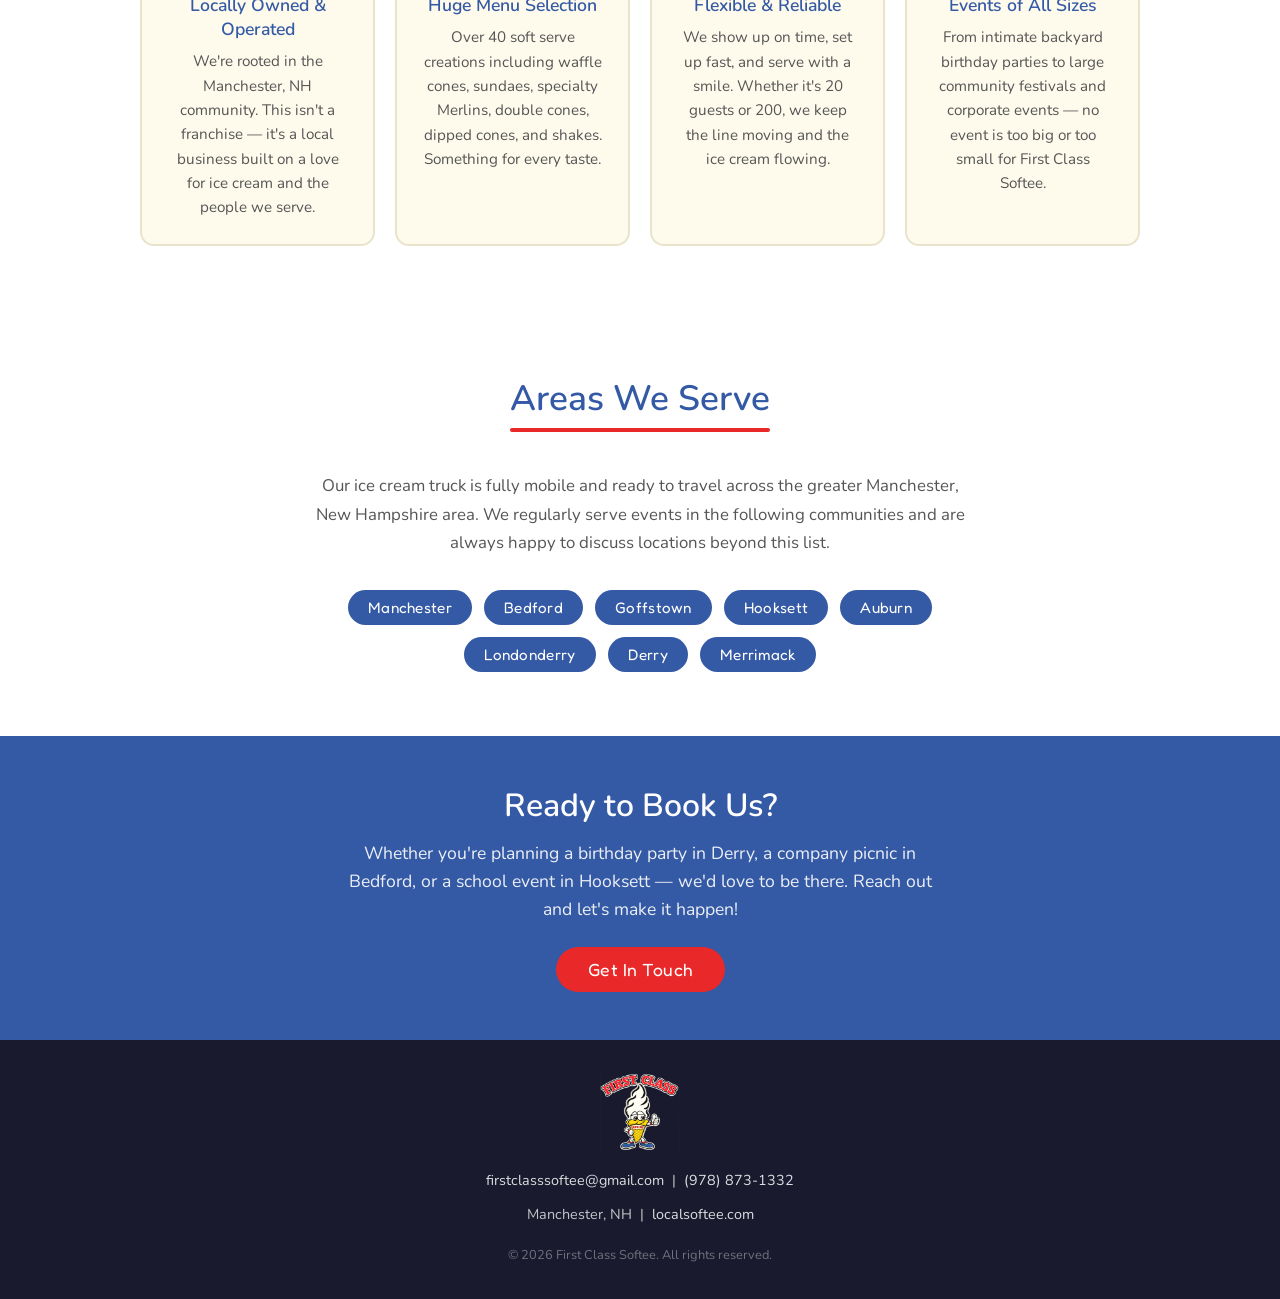
==== commit 9f836216: "Fixed corrupted characters, Fixed logo in footer" ====
--- a/about.html
+++ b/about.html
@@ -34,12 +34,6 @@
     <p>Bringing joy, one scoop at a time &mdash; right here in Manchester, NH.</p>
   </div>
 
-  <!-- WAVE -->
-  <div class="wave">
-    <svg viewBox="0 0 1440 60" xmlns="http://www.w3.org/2000/svg" preserveAspectRatio="none">
-      <path d="M0,30 C360,60 1080,0 1440,30 L1440,0 L0,0 Z" fill="#1e3a7a"/>
-    </svg>
-  </div>
 
   <!-- ABOUT CONTENT -->
   <section class="about-section">
--- a/style.css
+++ b/style.css
@@ -104,7 +104,7 @@
    ============================================= */
 
 .hero {
-  background: linear-gradient(160deg, var(--blue) 0%, #1e3a7a 60%, #0e1f50 100%);
+  background: linear-gradient(160deg, var(--blue) 0%, #1e3a7a 100%);
   position: relative;
   overflow: hidden;
   display: flex;
@@ -616,7 +616,7 @@
 
 .events-grid {
   display: grid;
-  grid-template-columns: repeat(auto-fill, minmax(250px, 1fr));
+  grid-template-columns: repeat(2, 1fr);
   gap: 1.25rem;
   max-width: 1100px;
   margin: 0 auto;
@@ -649,8 +649,8 @@
 }
 
 .event-card .btn {
-  font-size: 0.85rem;
-  padding: 0.5rem 1.25rem;
+  font-size: 0.8rem;
+  padding: 0.4rem 1rem;
 }
 
 /* =============================================
@@ -832,10 +832,8 @@
 
 footer .footer-logo {
   height: 80px;
-  width: 80px;
   margin: 0 auto 1rem;
-  border-radius: 50%;
-  object-fit: cover;
+  object-fit: contain;
 }
 
 /* =============================================
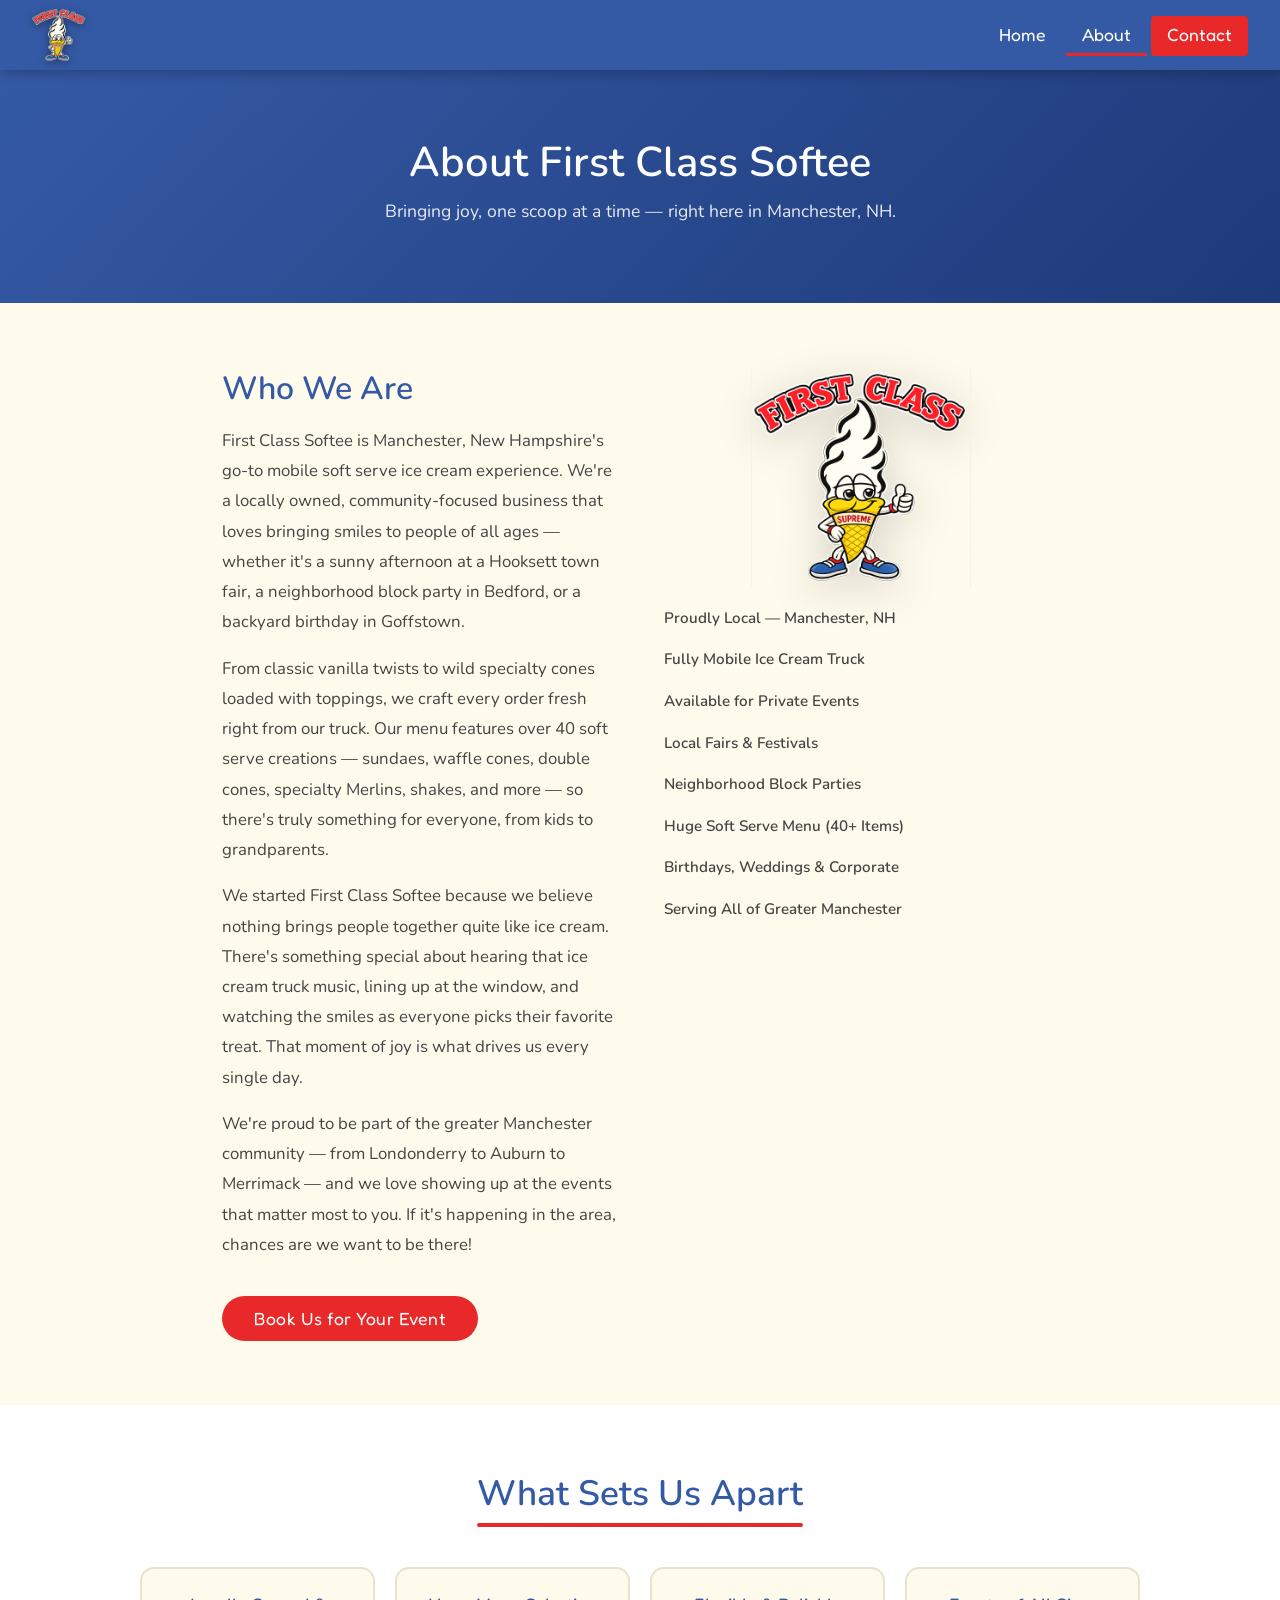
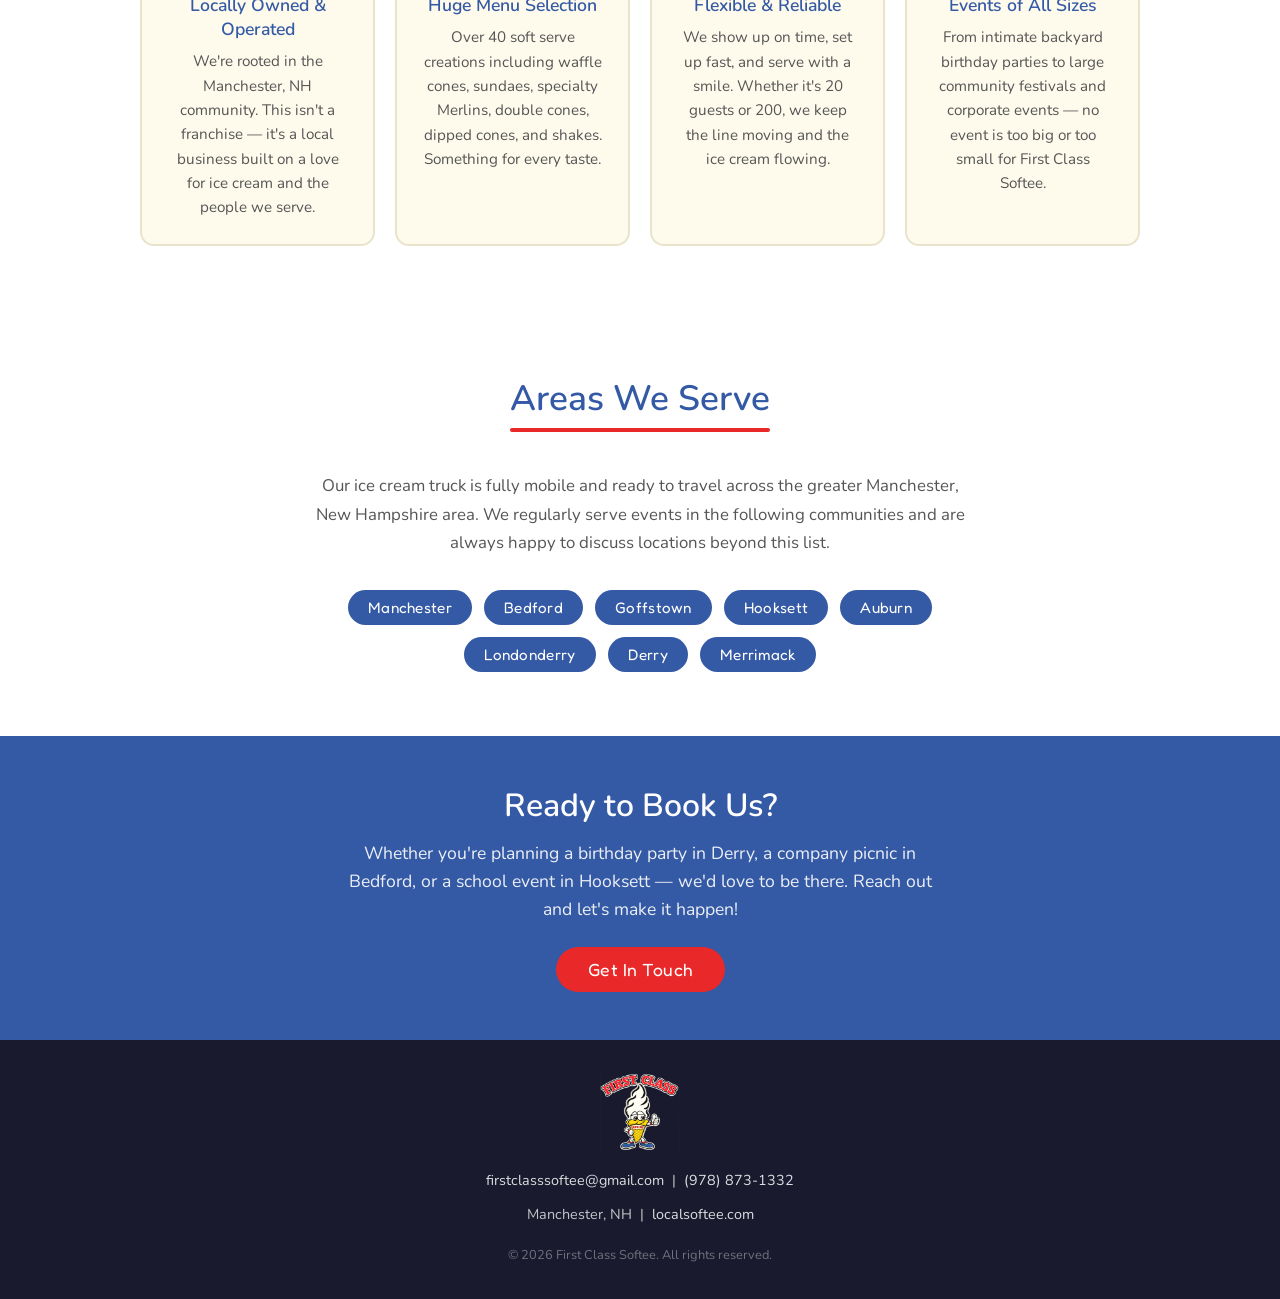
==== commit bbc79739: "icon and nav" ====
--- a/about.html
+++ b/about.html
@@ -4,6 +4,7 @@
   <meta charset="UTF-8" />
   <meta name="viewport" content="width=device-width, initial-scale=1.0" />
   <title>About Us | First Class Softee &mdash; Locally Owned Ice Cream Truck, Manchester NH</title>
+  <link rel="icon" type="image/png" href="UpdatedLogo.png" />
   <meta name="description" content="First Class Softee is a locally owned mobile soft serve ice cream truck proudly serving Manchester, Bedford, Goffstown, Hooksett, Londonderry &amp; the greater Manchester NH area." />
 
   <!-- Open Graph -->
@@ -21,10 +22,13 @@
     <a href="index.html" class="nav-brand">
       <img src="UpdatedLogo.png" alt="First Class Softee Logo" />
     </a>
+    <button class="nav-toggle" aria-label="Toggle menu">
+      <span></span><span></span><span></span>
+    </button>
     <ul class="nav-links">
       <li><a href="index.html">Home</a></li>
       <li><a href="about.html" class="active">About</a></li>
-      <li><a href="contact.html">Contact</a></li>
+      <li><a href="contact.html" class="nav-contact">Contact</a></li>
     </ul>
   </nav>
 
@@ -136,5 +140,17 @@
     <p style="margin-top:1rem; font-size:0.8rem; opacity:0.5;">&copy; 2026 First Class Softee. All rights reserved.</p>
   </footer>
 
+  <script>
+    (function() {
+      var toggle = document.querySelector('.nav-toggle');
+      var navLinks = document.querySelector('.nav-links');
+      if (!toggle) return;
+      toggle.addEventListener('click', function() {
+        navLinks.classList.toggle('open');
+        toggle.classList.toggle('open');
+      });
+    })();
+  </script>
+
 </body>
 </html>
--- a/style.css
+++ b/style.css
@@ -99,12 +99,50 @@
   border-bottom-color: var(--red);
 }
 
+.nav-links a.nav-contact {
+  background: var(--red);
+  border-radius: 4px;
+  border-bottom-color: transparent;
+  padding: 0.5rem 1rem;
+}
+
+/* Hamburger toggle — hidden on desktop */
+.nav-toggle {
+  display: none;
+  background: none;
+  border: none;
+  cursor: pointer;
+  padding: 0.5rem;
+  z-index: 101;
+}
+
+.nav-toggle span {
+  display: block;
+  width: 26px;
+  height: 3px;
+  background: var(--white);
+  border-radius: 2px;
+  margin: 5px 0;
+  transition: transform 0.3s, opacity 0.3s;
+}
+
+.nav-toggle.open span:nth-child(1) {
+  transform: translateY(8px) rotate(45deg);
+}
+
+.nav-toggle.open span:nth-child(2) {
+  opacity: 0;
+}
+
+.nav-toggle.open span:nth-child(3) {
+  transform: translateY(-8px) rotate(-45deg);
+}
+
 /* =============================================
    HERO
    ============================================= */
 
 .hero {
-  background: linear-gradient(160deg, var(--blue) 0%, #1e3a7a 100%);
   position: relative;
   overflow: hidden;
   display: flex;
@@ -114,8 +152,31 @@
   text-align: center;
   padding: 5rem 2rem 6rem;
   color: var(--white);
-}
-
+  min-height: 90vh;
+}
+
+.hero-bg {
+  position: absolute;
+  inset: -15% 0;
+  background-size: cover;
+  background-position: center;
+  background-repeat: no-repeat;
+  will-change: transform;
+  transform: scale(1.15);
+  z-index: 0;
+}
+
+.hero-overlay {
+  position: absolute;
+  inset: 0;
+  background: linear-gradient(
+    180deg,
+    rgba(53, 90, 165, 0.72) 0%,
+    rgba(30, 58, 122, 0.78) 50%,
+    rgba(26, 26, 46, 0.85) 100%
+  );
+  z-index: 0;
+}
 
 .hero-logo {
   width: min(280px, 60vw);
@@ -250,50 +311,75 @@
   background: var(--cream);
 }
 
-.menu-categories {
+.menu-showcase {
+  display: grid;
+  grid-template-columns: repeat(4, 1fr);
+  gap: 1rem;
   max-width: 1100px;
   margin: 0 auto;
 }
 
-.menu-category {
-  margin-bottom: 3rem;
-}
-
-.menu-category h3 {
-  font-family: 'Nunito', sans-serif;
-  font-weight: 700;
-  font-size: 1.35rem;
-  color: var(--blue);
-  display: inline-block;
-  padding: 0.3rem 0;
-  margin-bottom: 1rem;
-  letter-spacing: 0.3px;
-  border-bottom: 3px solid var(--red);
-}
-
-.menu-grid {
-  display: grid;
-  grid-template-columns: repeat(auto-fill, minmax(180px, 1fr));
-  gap: 0.75rem;
-}
-
-.menu-item {
+.menu-card {
   background: var(--white);
   border: 2px solid #e8e4cc;
-  border-radius: 12px;
-  padding: 0.75rem 1rem;
-  font-weight: 600;
-  font-size: 0.95rem;
-  color: var(--dark);
+  border-radius: 14px;
+  padding: 1.5rem 1.25rem;
+  text-align: center;
   transition: border-color 0.2s, transform 0.2s;
-  display: flex;
-  align-items: center;
-  gap: 0.5rem;
-}
-
-.menu-item:hover {
+}
+
+.menu-card:hover {
   border-color: var(--blue);
-  transform: translateY(-2px);
+  transform: translateY(-3px);
+}
+
+.menu-card-img {
+  width: 100%;
+  height: auto;
+  border-radius: 10px;
+  margin-bottom: 0.8rem;
+}
+
+.menu-card-icon {
+  font-size: 2.2rem;
+  margin-bottom: 0.6rem;
+  line-height: 1;
+}
+
+.menu-card h3 {
+  font-size: 1.1rem;
+  color: var(--blue);
+  margin-bottom: 0.4rem;
+}
+
+.menu-card p {
+  font-size: 0.88rem;
+  color: #555;
+  line-height: 1.5;
+  margin-bottom: 0.75rem;
+}
+
+.menu-card-count {
+  display: inline-block;
+  font-family: 'Fredoka One', cursive;
+  font-size: 0.78rem;
+  color: var(--blue);
+  background: rgba(53, 90, 165, 0.08);
+  padding: 0.25rem 0.75rem;
+  border-radius: 50px;
+}
+
+.menu-cta {
+  text-align: center;
+  margin-top: 2rem;
+  font-size: 1.05rem;
+  color: #555;
+}
+
+.menu-cta a {
+  color: var(--red);
+  font-weight: 700;
+  text-decoration: underline;
 }
 
 
@@ -840,8 +926,51 @@
    RESPONSIVE
    ============================================= */
 
+@media (max-width: 900px) {
+  .menu-showcase { grid-template-columns: repeat(2, 1fr); }
+}
+
+@media (max-width: 768px) {
+  /* Show hamburger, hide nav links by default */
+  .nav-toggle { display: block; }
+
+  .nav-links {
+    display: none;
+    position: absolute;
+    top: 70px;
+    left: 0;
+    right: 0;
+    background: var(--blue);
+    flex-direction: column;
+    padding: 1rem 0;
+    box-shadow: 0 6px 16px rgba(0,0,0,0.2);
+  }
+
+  .nav-links.open {
+    display: flex;
+  }
+
+  .nav-links li { text-align: center; }
+
+  .nav-links a {
+    display: block;
+    padding: 0.85rem 1.5rem;
+    font-size: 1.1rem;
+    border-bottom: none;
+  }
+
+  .nav-links a:hover,
+  .nav-links a.active {
+    background: rgba(255,255,255,0.1);
+    border-bottom-color: transparent;
+  }
+
+  nav { position: relative; }
+
+  .hero { min-height: 70vh; padding: 3.5rem 1.5rem 4rem; }
+}
+
 @media (max-width: 650px) {
-  .nav-links a { font-size: 0.95rem; padding: 0.4rem 0.7rem; }
   .about-grid  { grid-template-columns: 1fr; }
   .form-row    { grid-template-columns: 1fr; }
   .about-mascot { order: -1; }
@@ -849,3 +978,11 @@
   .events-grid { grid-template-columns: 1fr; }
   .values-grid { grid-template-columns: 1fr; }
 }
+
+@media (max-width: 420px) {
+  .menu-showcase { grid-template-columns: 1fr; }
+  .hero { min-height: auto; padding: 3rem 1rem 3.5rem; }
+  .section-title { margin-bottom: 1.5rem; }
+  .menu-section, .how-it-works, .events-section, .faq-section, .service-area { padding: 2.5rem 1rem; }
+  .info-strip { padding: 2rem 1rem; }
+}
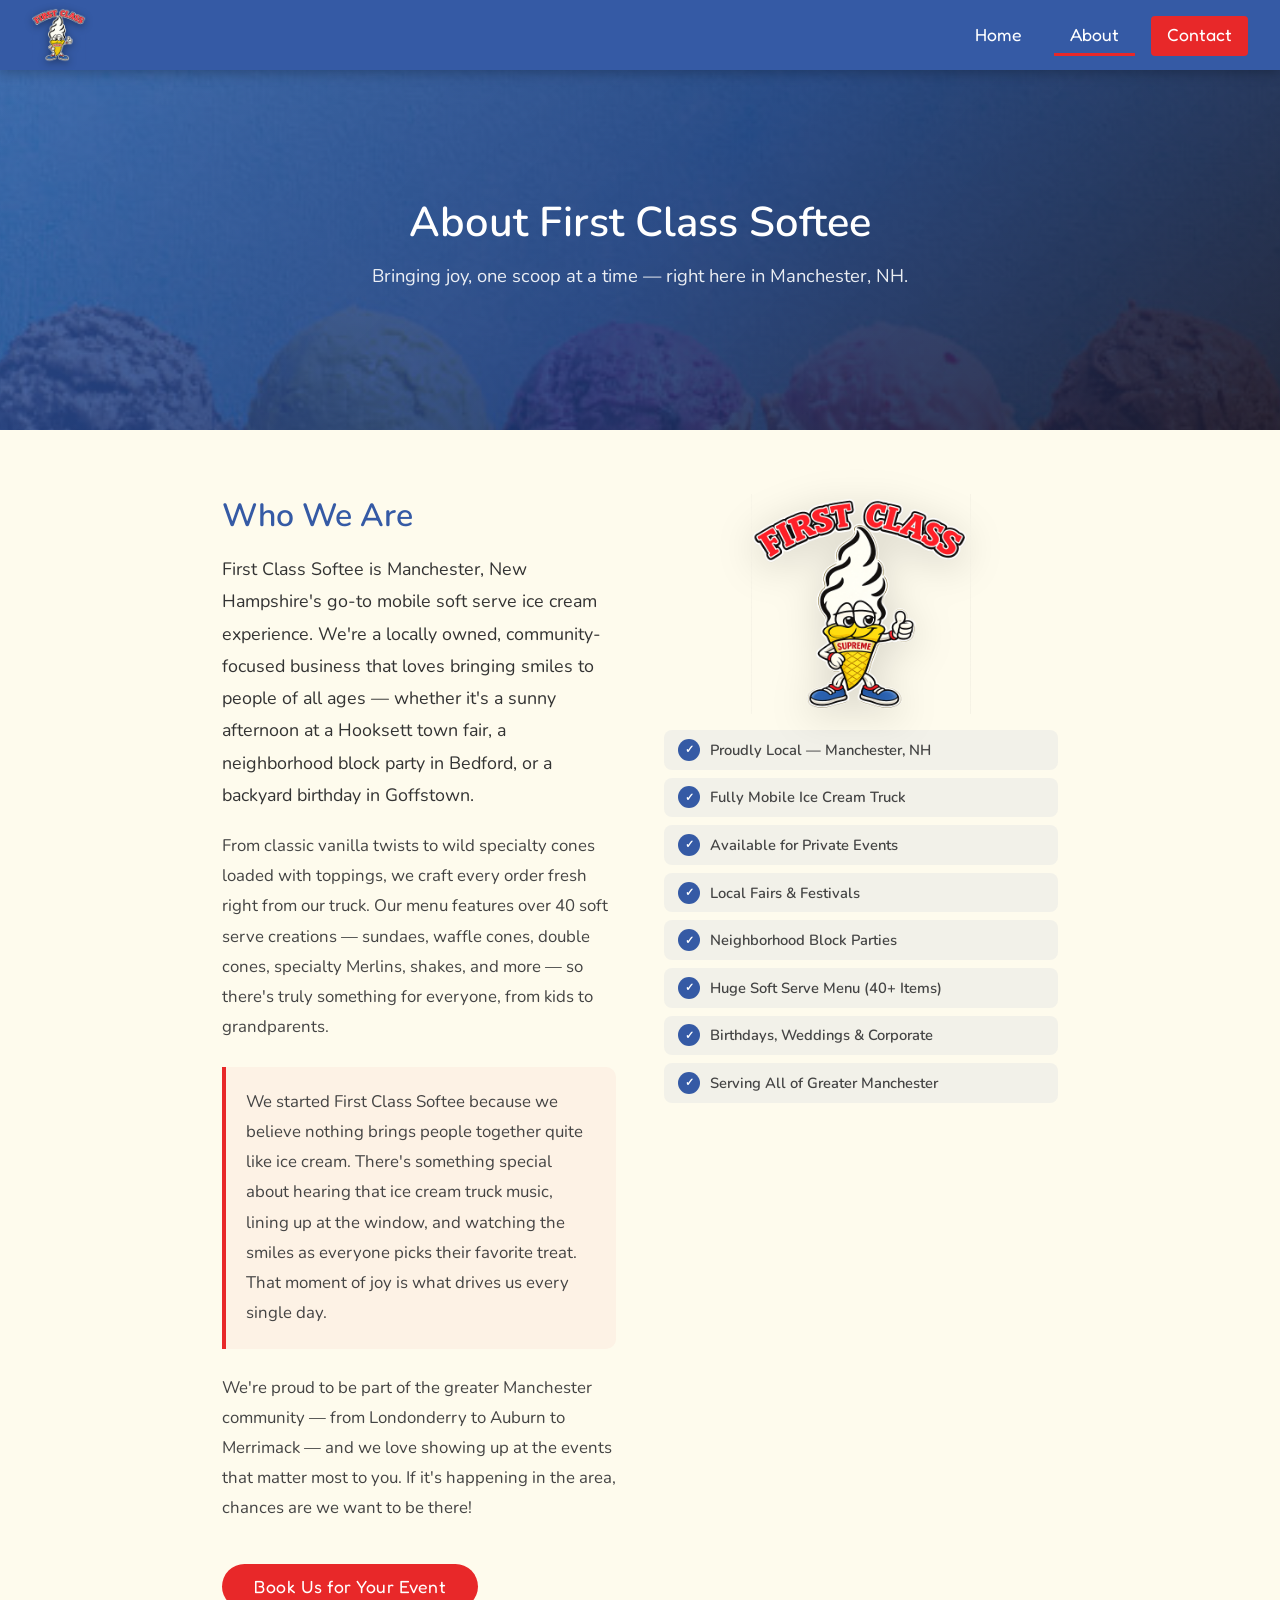
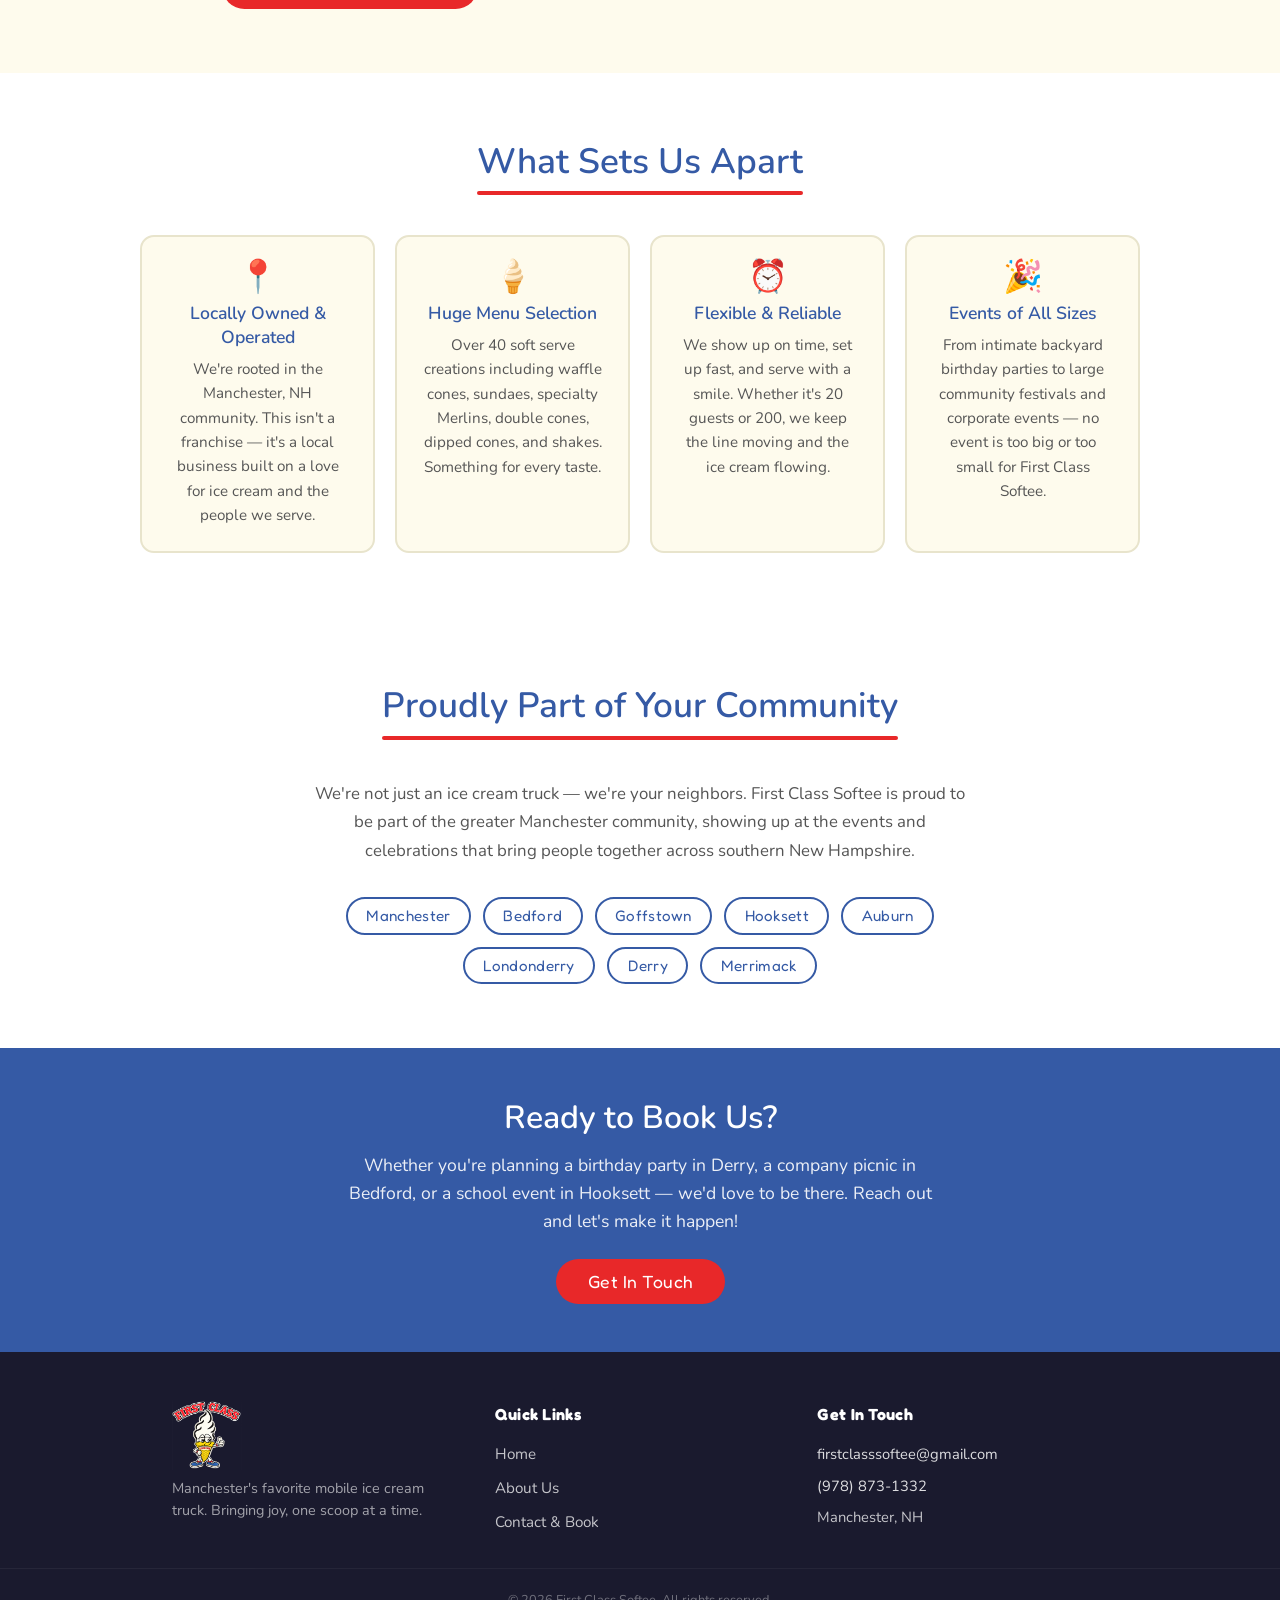
==== commit cfacb9bb: "page refine and mobile" ====
--- a/about.html
+++ b/about.html
@@ -34,6 +34,8 @@
 
   <!-- PAGE HERO -->
   <div class="page-hero">
+    <div class="hero-bg" style="background-image:url('ice-cream-hero.jpg')"></div>
+    <div class="hero-overlay"></div>
     <h1>About First Class Softee</h1>
     <p>Bringing joy, one scoop at a time &mdash; right here in Manchester, NH.</p>
   </div>
@@ -52,7 +54,7 @@
         <p>
           From classic vanilla twists to wild specialty cones loaded with toppings, we craft every order fresh right from our truck. Our menu features over 40 soft serve creations &mdash; sundaes, waffle cones, double cones, specialty Merlins, shakes, and more &mdash; so there's truly something for everyone, from kids to grandparents.
         </p>
-        <p>
+        <p class="callout">
           We started First Class Softee because we believe nothing brings people together quite like ice cream. There's something special about hearing that ice cream truck music, lining up at the window, and watching the smiles as everyone picks their favorite treat. That moment of joy is what drives us every single day.
         </p>
         <p>
@@ -81,44 +83,48 @@
 
   <!-- WHAT SETS US APART -->
   <section class="values-section">
-    <div class="section-title">
+    <div class="section-title fade-in">
       <h2>What Sets Us Apart</h2>
     </div>
     <div class="values-grid">
-      <div class="value-card">
+      <div class="value-card fade-in">
+        <div class="value-card-icon">&#x1F4CD;</div>
         <h3>Locally Owned &amp; Operated</h3>
         <p>We're rooted in the Manchester, NH community. This isn't a franchise &mdash; it's a local business built on a love for ice cream and the people we serve.</p>
       </div>
-      <div class="value-card">
+      <div class="value-card fade-in">
+        <div class="value-card-icon">&#x1F366;</div>
         <h3>Huge Menu Selection</h3>
         <p>Over 40 soft serve creations including waffle cones, sundaes, specialty Merlins, double cones, dipped cones, and shakes. Something for every taste.</p>
       </div>
-      <div class="value-card">
+      <div class="value-card fade-in">
+        <div class="value-card-icon">&#x23F0;</div>
         <h3>Flexible &amp; Reliable</h3>
         <p>We show up on time, set up fast, and serve with a smile. Whether it's 20 guests or 200, we keep the line moving and the ice cream flowing.</p>
       </div>
-      <div class="value-card">
+      <div class="value-card fade-in">
+        <div class="value-card-icon">&#x1F389;</div>
         <h3>Events of All Sizes</h3>
         <p>From intimate backyard birthday parties to large community festivals and corporate events &mdash; no event is too big or too small for First Class Softee.</p>
       </div>
     </div>
   </section>
 
-  <!-- AREAS WE SERVE -->
+  <!-- OUR COMMUNITY -->
   <section class="service-area">
-    <div class="section-title">
-      <h2>Areas We Serve</h2>
-    </div>
-    <p>Our ice cream truck is fully mobile and ready to travel across the greater Manchester, New Hampshire area. We regularly serve events in the following communities and are always happy to discuss locations beyond this list.</p>
+    <div class="section-title fade-in">
+      <h2>Proudly Part of Your Community</h2>
+    </div>
+    <p>We're not just an ice cream truck &mdash; we're your neighbors. First Class Softee is proud to be part of the greater Manchester community, showing up at the events and celebrations that bring people together across southern New Hampshire.</p>
     <div class="area-badges">
-      <span class="area-badge">Manchester</span>
-      <span class="area-badge">Bedford</span>
-      <span class="area-badge">Goffstown</span>
-      <span class="area-badge">Hooksett</span>
-      <span class="area-badge">Auburn</span>
-      <span class="area-badge">Londonderry</span>
-      <span class="area-badge">Derry</span>
-      <span class="area-badge">Merrimack</span>
+      <span class="area-badge-outline">Manchester</span>
+      <span class="area-badge-outline">Bedford</span>
+      <span class="area-badge-outline">Goffstown</span>
+      <span class="area-badge-outline">Hooksett</span>
+      <span class="area-badge-outline">Auburn</span>
+      <span class="area-badge-outline">Londonderry</span>
+      <span class="area-badge-outline">Derry</span>
+      <span class="area-badge-outline">Merrimack</span>
     </div>
   </section>
 
@@ -131,23 +137,74 @@
 
   <!-- FOOTER -->
   <footer>
-    <img class="footer-logo" src="UpdatedLogo.png" alt="First Class Softee" />
-    <p>
-      <a href="mailto:firstclasssoftee@gmail.com">firstclasssoftee@gmail.com</a> &nbsp;|&nbsp;
-      <a href="tel:9788731332">(978) 873-1332</a>
-    </p>
-    <p style="margin-top:0.5rem;">Manchester, NH &nbsp;|&nbsp; <a href="http://localsoftee.com">localsoftee.com</a></p>
-    <p style="margin-top:1rem; font-size:0.8rem; opacity:0.5;">&copy; 2026 First Class Softee. All rights reserved.</p>
+    <div class="footer-main">
+      <div class="footer-brand">
+        <img src="UpdatedLogo.png" alt="First Class Softee" />
+        <p>Manchester's favorite mobile ice cream truck. Bringing joy, one scoop at a time.</p>
+      </div>
+      <div class="footer-nav">
+        <h4>Quick Links</h4>
+        <ul>
+          <li><a href="index.html">Home</a></li>
+          <li><a href="about.html">About Us</a></li>
+          <li><a href="contact.html">Contact &amp; Book</a></li>
+        </ul>
+      </div>
+      <div class="footer-contact">
+        <h4>Get In Touch</h4>
+        <a href="mailto:firstclasssoftee@gmail.com">firstclasssoftee@gmail.com</a>
+        <a href="tel:9788731332">(978) 873-1332</a>
+        <p>Manchester, NH</p>
+      </div>
+    </div>
+    <div class="footer-bottom">
+      &copy; 2026 First Class Softee. All rights reserved.
+    </div>
   </footer>
 
   <script>
+    /* Mobile nav toggle */
     (function() {
       var toggle = document.querySelector('.nav-toggle');
       var navLinks = document.querySelector('.nav-links');
       if (!toggle) return;
-      toggle.addEventListener('click', function() {
+
+      function closeMenu() {
+        navLinks.classList.remove('open');
+        toggle.classList.remove('open');
+        document.body.classList.remove('menu-open');
+      }
+
+      toggle.addEventListener('click', function(e) {
+        e.stopPropagation();
         navLinks.classList.toggle('open');
         toggle.classList.toggle('open');
+        document.body.classList.toggle('menu-open');
+      });
+
+      navLinks.querySelectorAll('a').forEach(function(link) {
+        link.addEventListener('click', closeMenu);
+      });
+
+      document.addEventListener('click', function(e) {
+        if (navLinks.classList.contains('open') && !e.target.closest('nav')) {
+          closeMenu();
+        }
+      });
+    })();
+
+    /* Scroll reveal */
+    (function() {
+      var observer = new IntersectionObserver(function(entries) {
+        entries.forEach(function(entry) {
+          if (entry.isIntersecting) {
+            entry.target.classList.add('visible');
+          }
+        });
+      }, { threshold: 0.15 });
+
+      document.querySelectorAll('.fade-in').forEach(function(el) {
+        observer.observe(el);
       });
     })();
   </script>
--- a/style.css
+++ b/style.css
@@ -21,6 +21,11 @@
 
 html {
   scroll-behavior: smooth;
+  scroll-padding-top: 70px;
+}
+
+body.menu-open {
+  overflow: hidden;
 }
 
 body {
@@ -82,7 +87,7 @@
 .nav-links {
   display: flex;
   list-style: none;
-  gap: 0.25rem;
+  gap: 1rem;
 }
 
 .nav-links a {
@@ -236,9 +241,11 @@
   letter-spacing: 0.5px;
 }
 
-.btn:hover {
-  transform: translateY(-2px);
-  box-shadow: 0 6px 20px rgba(0,0,0,0.25);
+@media (hover: hover) {
+  .btn:hover {
+    transform: translateY(-2px);
+    box-shadow: 0 6px 20px rgba(0,0,0,0.25);
+  }
 }
 
 .btn-red {
@@ -328,9 +335,11 @@
   transition: border-color 0.2s, transform 0.2s;
 }
 
-.menu-card:hover {
-  border-color: var(--blue);
-  transform: translateY(-3px);
+@media (hover: hover) {
+  .menu-card:hover {
+    border-color: var(--blue);
+    transform: translateY(-3px);
+  }
 }
 
 .menu-card-img {
@@ -416,11 +425,36 @@
   background: linear-gradient(135deg, var(--blue) 0%, #1e3a7a 100%);
   color: var(--white);
   text-align: center;
-  padding: 4rem 2rem 5rem;
+  padding: 5rem 2rem 6rem;
   position: relative;
   overflow: hidden;
-}
-
+  min-height: 40vh;
+  display: flex;
+  flex-direction: column;
+  align-items: center;
+  justify-content: center;
+}
+
+.page-hero .hero-bg {
+  position: absolute;
+  inset: 0;
+  background-size: cover;
+  background-position: center;
+  background-repeat: no-repeat;
+  z-index: 0;
+}
+
+.page-hero .hero-overlay {
+  position: absolute;
+  inset: 0;
+  background: linear-gradient(
+    135deg,
+    rgba(53, 90, 165, 0.82) 0%,
+    rgba(30, 58, 122, 0.88) 50%,
+    rgba(26, 26, 46, 0.92) 100%
+  );
+  z-index: 0;
+}
 
 .page-hero h1 {
   font-size: clamp(1.8rem, 4.5vw, 2.6rem);
@@ -430,9 +464,11 @@
 }
 
 .page-hero p {
-  font-size: 1.1rem;
-  opacity: 0.88;
-  margin-top: 0.5rem;
+  font-size: 1.15rem;
+  opacity: 0.9;
+  margin-top: 0.6rem;
+  max-width: 560px;
+  line-height: 1.6;
   position: relative;
   z-index: 1;
 }
@@ -459,8 +495,22 @@
 .about-text p {
   line-height: 1.8;
   color: #444;
-  margin-bottom: 1rem;
+  margin-bottom: 1.25rem;
   font-size: 1.05rem;
+}
+
+.about-text p:first-of-type {
+  font-size: 1.12rem;
+  color: #333;
+}
+
+.about-text .callout {
+  border-left: 4px solid var(--red);
+  padding-left: 1.25rem;
+  margin: 1.5rem 0;
+  background: rgba(232, 40, 41, 0.04);
+  padding: 1.25rem;
+  border-radius: 0 10px 10px 0;
 }
 
 .about-mascot {
@@ -479,15 +529,35 @@
   list-style: none;
   display: flex;
   flex-direction: column;
-  gap: 0.75rem;
+  gap: 0.5rem;
   width: 100%;
 }
 
 .badge-list li {
-  padding: 0.3rem 0;
+  padding: 0.55rem 0.9rem;
   font-weight: 600;
-  font-size: 0.95rem;
+  font-size: 0.92rem;
   color: #444;
+  background: rgba(53, 90, 165, 0.06);
+  border-radius: 8px;
+  display: flex;
+  align-items: center;
+  gap: 0.6rem;
+}
+
+.badge-list li::before {
+  content: '\2713';
+  display: inline-flex;
+  align-items: center;
+  justify-content: center;
+  width: 22px;
+  height: 22px;
+  border-radius: 50%;
+  background: var(--blue);
+  color: var(--white);
+  font-size: 0.7rem;
+  font-weight: 700;
+  flex-shrink: 0;
 }
 
 /* =============================================
@@ -496,15 +566,34 @@
 
 .contact-section {
   padding: 4rem 2rem;
-  max-width: 700px;
+  max-width: 1100px;
   margin: 0 auto;
-}
-
-.contact-info-cards {
+  font-weight: 500;
+}
+
+.contact-section b,
+.contact-section strong,
+.contact-section h2,
+.contact-section h3,
+.contact-section label {
+  font-weight: 600;
+}
+
+.contact-layout {
   display: grid;
-  grid-template-columns: repeat(auto-fill, minmax(200px, 1fr));
+  grid-template-columns: 260px 1fr;
+  gap: 2rem;
+  align-items: start;
+}
+
+.contact-sidebar {
+  display: flex;
+  flex-direction: column;
   gap: 1rem;
-  margin-bottom: 3rem;
+}
+
+.contact-form-wrapper {
+  min-width: 0;
 }
 
 .info-card {
@@ -533,7 +622,8 @@
 }
 
 .info-card h3 {
-  font-family: 'Fredoka One', cursive;
+  font-family: 'Nunito', sans-serif;
+  font-weight: 600;
   color: var(--blue);
   font-size: 1.1rem;
   margin-bottom: 0.25rem;
@@ -625,9 +715,11 @@
   margin-top: 0.5rem;
 }
 
-.btn-submit:hover {
-  background: #c41f20;
-  transform: translateY(-2px);
+@media (hover: hover) {
+  .btn-submit:hover {
+    background: #c41f20;
+    transform: translateY(-2px);
+  }
 }
 
 .form-success {
@@ -702,7 +794,7 @@
 
 .events-grid {
   display: grid;
-  grid-template-columns: repeat(2, 1fr);
+  grid-template-columns: repeat(3, 1fr);
   gap: 1.25rem;
   max-width: 1100px;
   margin: 0 auto;
@@ -716,9 +808,11 @@
   transition: border-color 0.2s, transform 0.2s;
 }
 
-.event-card:hover {
-  border-color: var(--blue);
-  transform: translateY(-3px);
+@media (hover: hover) {
+  .event-card:hover {
+    border-color: var(--blue);
+    transform: translateY(-3px);
+  }
 }
 
 .event-card h3 {
@@ -882,6 +976,12 @@
   border-color: var(--blue);
 }
 
+.value-card-icon {
+  font-size: 2rem;
+  margin-bottom: 0.5rem;
+  line-height: 1;
+}
+
 .value-card h3 {
   font-size: 1.1rem;
   color: var(--blue);
@@ -895,6 +995,36 @@
 }
 
 /* =============================================
+   ABOUT — OUTLINE AREA BADGES (differentiated)
+   ============================================= */
+
+.area-badge-outline {
+  background: transparent;
+  color: var(--blue);
+  font-family: 'Fredoka One', cursive;
+  font-size: 0.95rem;
+  padding: 0.45rem 1.15rem;
+  border-radius: 50px;
+  letter-spacing: 0.3px;
+  border: 2.5px solid var(--blue);
+}
+
+/* =============================================
+   SCROLL REVEAL
+   ============================================= */
+
+.fade-in {
+  opacity: 0;
+  transform: translateY(24px);
+  transition: opacity 0.5s ease, transform 0.5s ease;
+}
+
+.fade-in.visible {
+  opacity: 1;
+  transform: translateY(0);
+}
+
+/* =============================================
    FOOTER
    ============================================= */
 
@@ -902,12 +1032,71 @@
   margin-top: auto;
   background: var(--dark);
   color: rgba(255,255,255,0.75);
-  text-align: center;
-  padding: 2rem 1.5rem;
   font-size: 0.9rem;
   line-height: 1.8;
 }
 
+.footer-main {
+  display: grid;
+  grid-template-columns: 1fr 1fr 1fr;
+  gap: 2rem;
+  max-width: 1000px;
+  margin: 0 auto;
+  padding: 3rem 2rem 2rem;
+  align-items: start;
+}
+
+.footer-brand {
+  display: flex;
+  flex-direction: column;
+  align-items: flex-start;
+  gap: 0.5rem;
+}
+
+.footer-brand img {
+  height: 70px;
+  object-fit: contain;
+}
+
+.footer-brand p {
+  font-size: 0.9rem;
+  opacity: 0.8;
+  line-height: 1.5;
+}
+
+.footer-nav h4,
+.footer-contact h4 {
+  font-family: 'Fredoka One', cursive;
+  color: var(--white);
+  font-size: 1rem;
+  margin-bottom: 0.75rem;
+  letter-spacing: 0.3px;
+}
+
+.footer-nav ul {
+  list-style: none;
+  display: flex;
+  flex-direction: column;
+  gap: 0.4rem;
+}
+
+.footer-nav a {
+  color: rgba(255,255,255,0.75);
+  font-size: 0.95rem;
+  transition: color 0.2s;
+}
+
+.footer-nav a:hover {
+  color: var(--white);
+}
+
+.footer-contact p,
+.footer-contact a {
+  font-size: 0.92rem;
+  display: block;
+  margin-bottom: 0.3rem;
+}
+
 footer a {
   color: rgba(255,255,255,0.85);
 }
@@ -916,10 +1105,12 @@
   color: var(--white);
 }
 
-footer .footer-logo {
-  height: 80px;
-  margin: 0 auto 1rem;
-  object-fit: contain;
+.footer-bottom {
+  border-top: 1px solid rgba(255,255,255,0.1);
+  text-align: center;
+  padding: 1.25rem 1.5rem;
+  font-size: 0.8rem;
+  opacity: 0.5;
 }
 
 /* =============================================
@@ -928,6 +1119,7 @@
 
 @media (max-width: 900px) {
   .menu-showcase { grid-template-columns: repeat(2, 1fr); }
+  .events-grid { grid-template-columns: repeat(2, 1fr); }
 }
 
 @media (max-width: 768px) {
@@ -954,9 +1146,13 @@
 
   .nav-links a {
     display: block;
-    padding: 0.85rem 1.5rem;
+    padding: 1rem 1.5rem;
     font-size: 1.1rem;
     border-bottom: none;
+    min-height: 48px;
+    display: flex;
+    align-items: center;
+    justify-content: center;
   }
 
   .nav-links a:hover,
@@ -965,9 +1161,35 @@
     border-bottom-color: transparent;
   }
 
-  nav { position: relative; }
-
   .hero { min-height: 70vh; padding: 3.5rem 1.5rem 4rem; }
+
+  .contact-layout { grid-template-columns: 1fr; }
+  .contact-sidebar {
+    display: grid;
+    grid-template-columns: repeat(3, 1fr);
+    gap: 1rem;
+  }
+
+  .faq-question {
+    padding: 1.15rem 1.25rem;
+    min-height: 48px;
+  }
+
+  .footer-main {
+    grid-template-columns: 1fr;
+    text-align: center;
+    gap: 1.5rem;
+    padding: 2.5rem 1.5rem 1.5rem;
+  }
+
+  .footer-brand {
+    align-items: center;
+  }
+
+  .page-hero {
+    min-height: 30vh;
+    padding: 3.5rem 1.5rem 4rem;
+  }
 }
 
 @media (max-width: 650px) {
@@ -977,12 +1199,40 @@
   .steps-grid  { grid-template-columns: 1fr; gap: 1rem; }
   .events-grid { grid-template-columns: 1fr; }
   .values-grid { grid-template-columns: 1fr; }
+
+  .event-card .btn {
+    display: block;
+    width: 100%;
+    text-align: center;
+  }
 }
 
 @media (max-width: 420px) {
   .menu-showcase { grid-template-columns: 1fr; }
   .hero { min-height: auto; padding: 3rem 1rem 3.5rem; }
   .section-title { margin-bottom: 1.5rem; }
-  .menu-section, .how-it-works, .events-section, .faq-section, .service-area { padding: 2.5rem 1rem; }
+  .menu-section, .how-it-works, .events-section, .faq-section, .service-area,
+  .values-section, .about-section { padding: 2.5rem 1rem; }
   .info-strip { padding: 2rem 1rem; }
-}
+
+  .hero-buttons {
+    flex-direction: column;
+    align-items: center;
+    width: 100%;
+  }
+
+  .hero-buttons .btn {
+    width: 100%;
+    max-width: 280px;
+    text-align: center;
+  }
+
+  .contact-sidebar {
+    grid-template-columns: 1fr;
+  }
+
+  .page-hero {
+    min-height: auto;
+    padding: 2.5rem 1rem 3rem;
+  }
+}
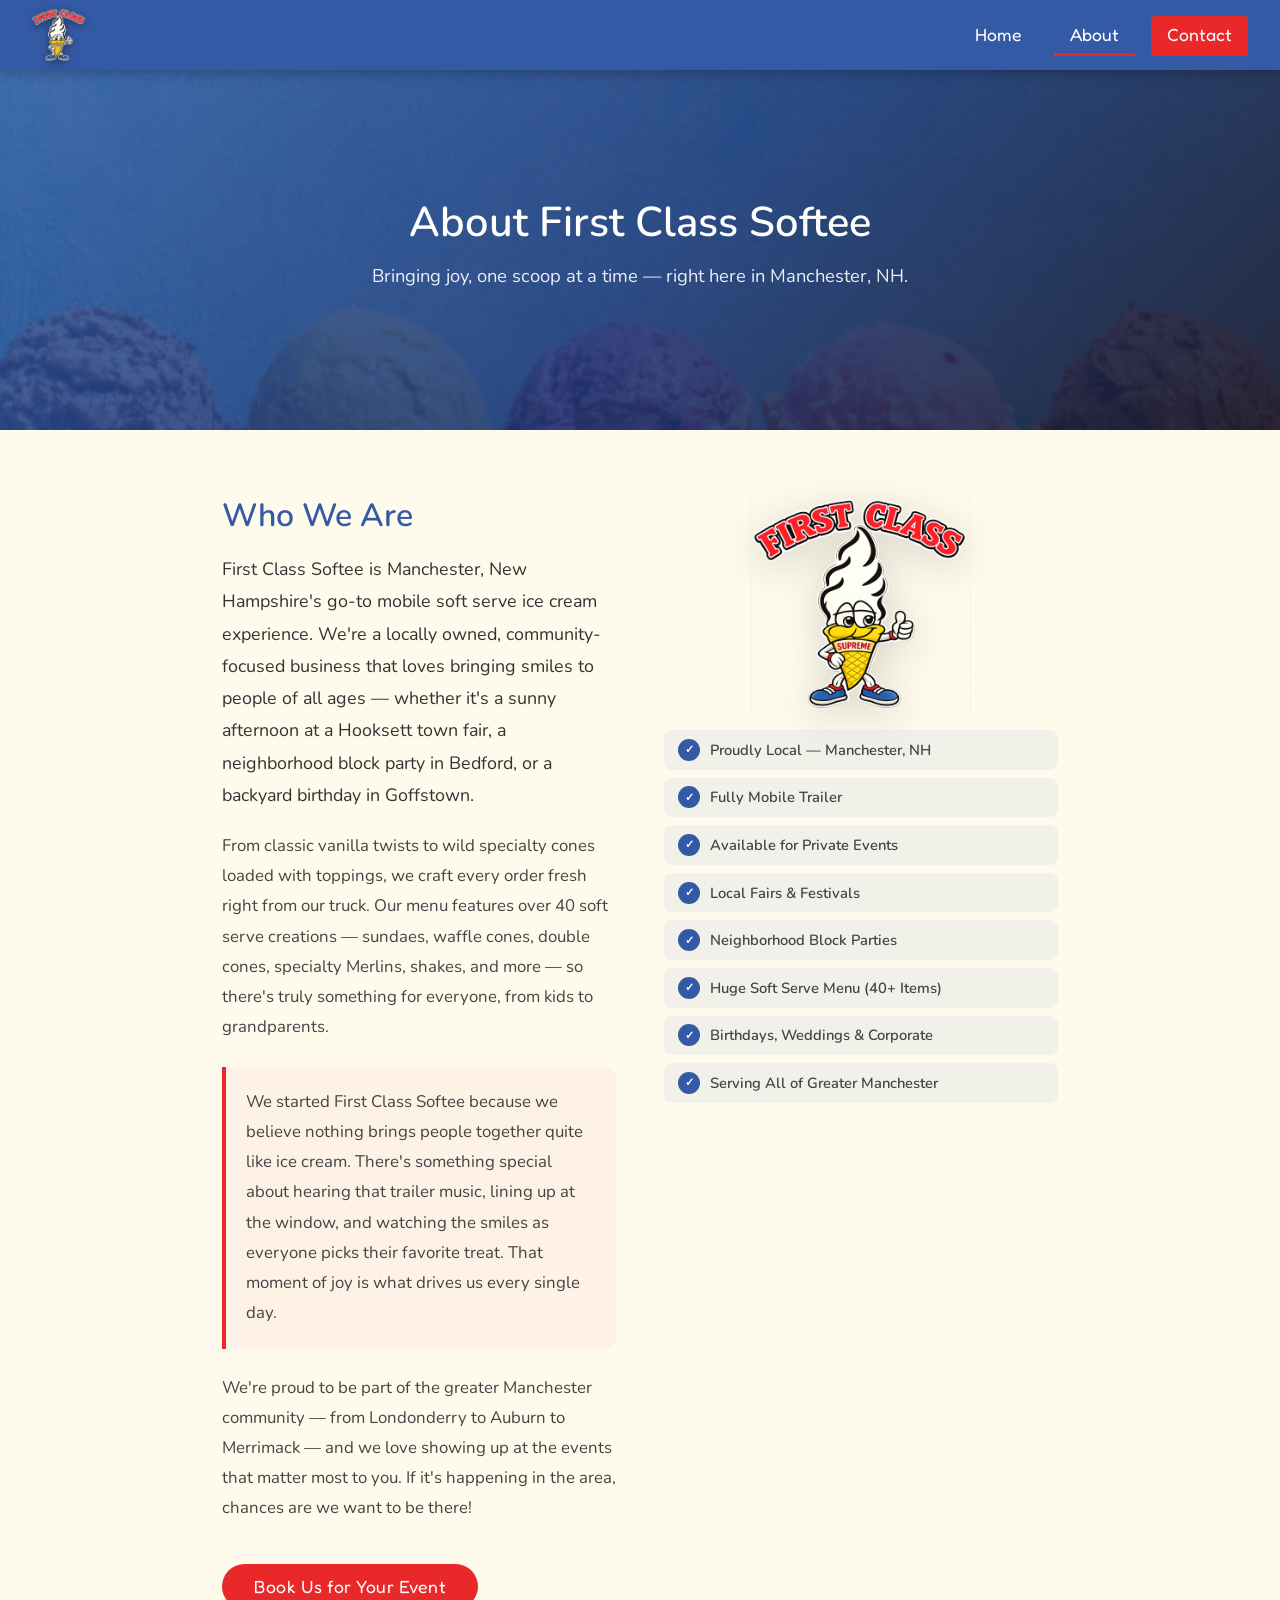
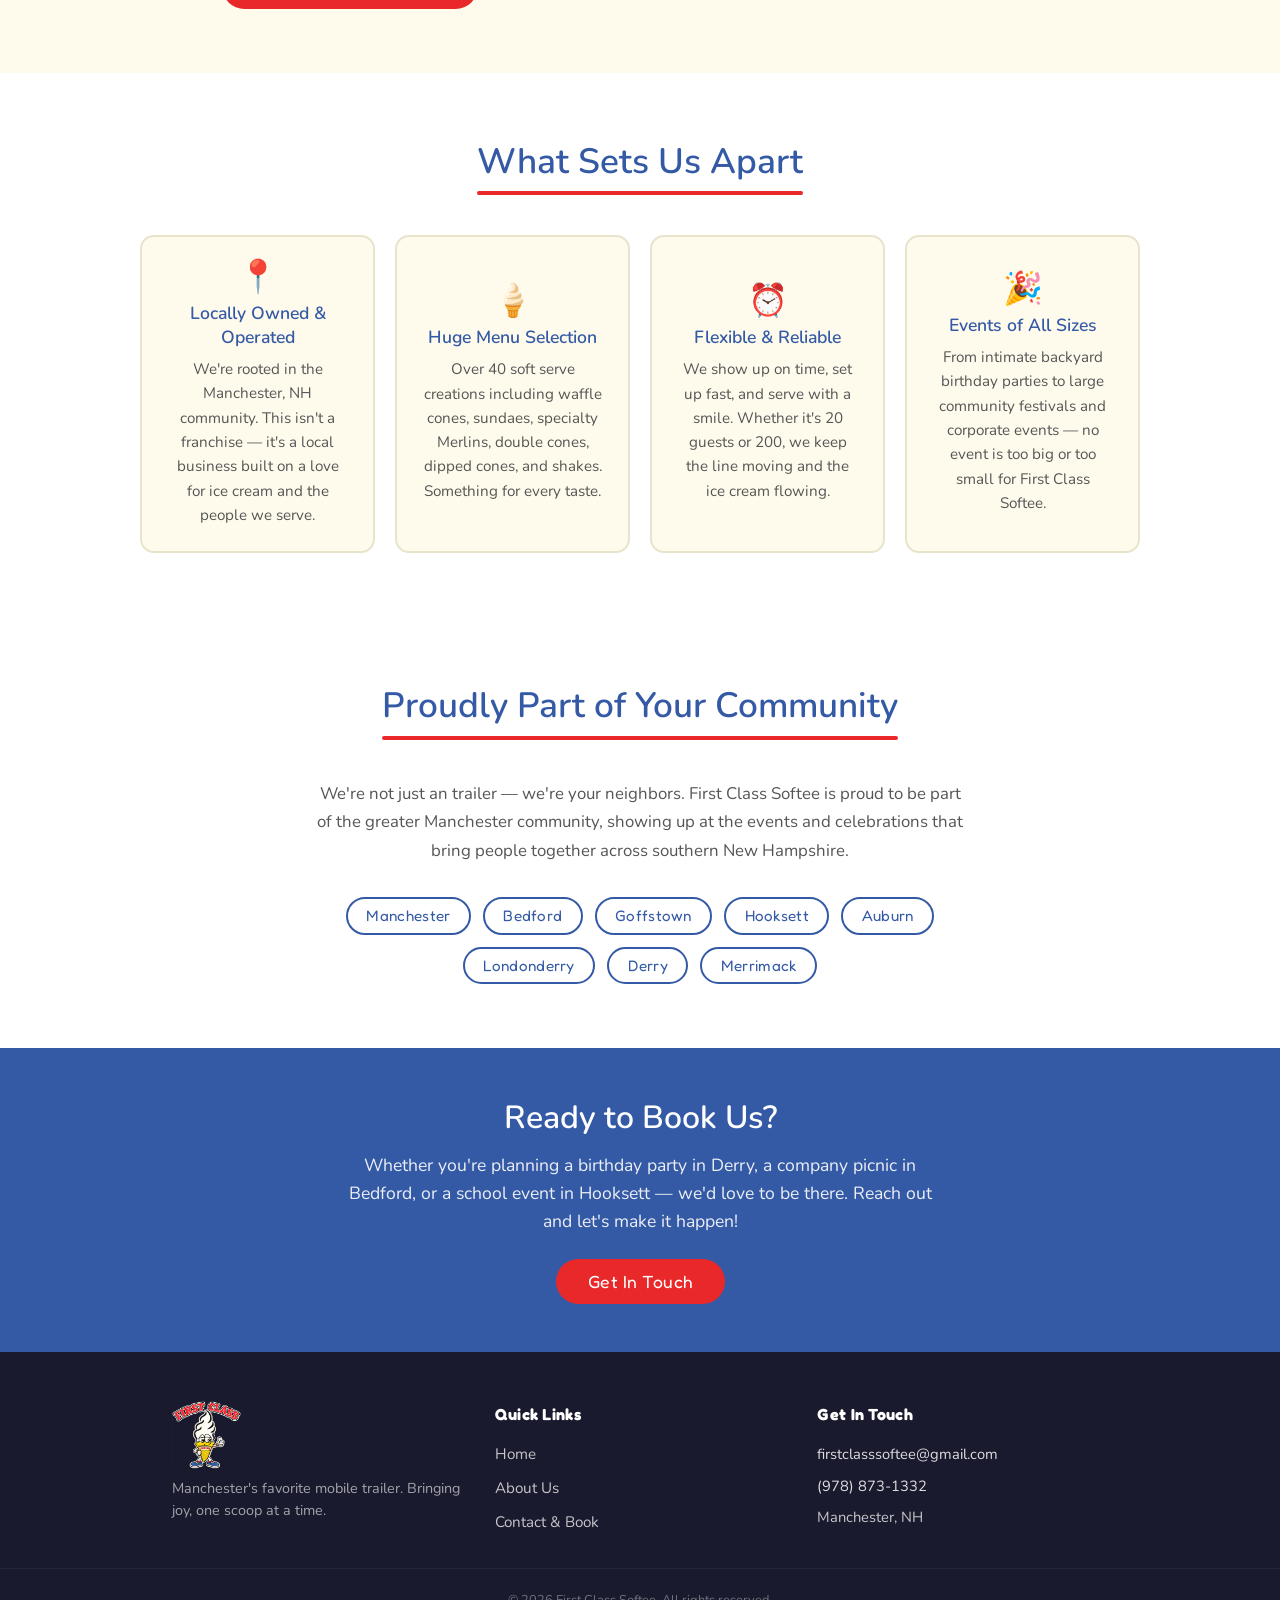
==== commit db0009b8: "trailer" ====
--- a/about.html
+++ b/about.html
@@ -3,13 +3,13 @@
 <head>
   <meta charset="UTF-8" />
   <meta name="viewport" content="width=device-width, initial-scale=1.0" />
-  <title>About Us | First Class Softee &mdash; Locally Owned Ice Cream Truck, Manchester NH</title>
+  <title>About Us | First Class Softee &mdash; Locally Owned Trailer, Manchester NH</title>
   <link rel="icon" type="image/png" href="UpdatedLogo.png" />
-  <meta name="description" content="First Class Softee is a locally owned mobile soft serve ice cream truck proudly serving Manchester, Bedford, Goffstown, Hooksett, Londonderry &amp; the greater Manchester NH area." />
+  <meta name="description" content="First Class Softee is a locally owned mobile soft serve trailer proudly serving Manchester, Bedford, Goffstown, Hooksett, Londonderry &amp; the greater Manchester NH area." />
 
   <!-- Open Graph -->
-  <meta property="og:title" content="About First Class Softee - Local Ice Cream Truck, Manchester NH" />
-  <meta property="og:description" content="Locally owned and operated mobile soft serve truck. Learn what makes First Class Softee the go-to ice cream truck in the greater Manchester, NH area." />
+  <meta property="og:title" content="About First Class Softee - Local Trailer, Manchester NH" />
+  <meta property="og:description" content="Locally owned and operated mobile soft serve truck. Learn what makes First Class Softee the go-to trailer in the greater Manchester, NH area." />
   <meta property="og:image" content="UpdatedLogo.png" />
   <meta property="og:type" content="website" />
 
@@ -55,7 +55,7 @@
           From classic vanilla twists to wild specialty cones loaded with toppings, we craft every order fresh right from our truck. Our menu features over 40 soft serve creations &mdash; sundaes, waffle cones, double cones, specialty Merlins, shakes, and more &mdash; so there's truly something for everyone, from kids to grandparents.
         </p>
         <p class="callout">
-          We started First Class Softee because we believe nothing brings people together quite like ice cream. There's something special about hearing that ice cream truck music, lining up at the window, and watching the smiles as everyone picks their favorite treat. That moment of joy is what drives us every single day.
+          We started First Class Softee because we believe nothing brings people together quite like ice cream. There's something special about hearing that trailer music, lining up at the window, and watching the smiles as everyone picks their favorite treat. That moment of joy is what drives us every single day.
         </p>
         <p>
           We're proud to be part of the greater Manchester community &mdash; from Londonderry to Auburn to Merrimack &mdash; and we love showing up at the events that matter most to you. If it's happening in the area, chances are we want to be there!
@@ -67,7 +67,7 @@
         <img src="UpdatedLogo.png" alt="First Class Softee Mascot" />
         <ul class="badge-list">
           <li>Proudly Local &mdash; Manchester, NH</li>
-          <li>Fully Mobile Ice Cream Truck</li>
+          <li>Fully Mobile Trailer</li>
           <li>Available for Private Events</li>
           <li>Local Fairs &amp; Festivals</li>
           <li>Neighborhood Block Parties</li>
@@ -115,7 +115,7 @@
     <div class="section-title fade-in">
       <h2>Proudly Part of Your Community</h2>
     </div>
-    <p>We're not just an ice cream truck &mdash; we're your neighbors. First Class Softee is proud to be part of the greater Manchester community, showing up at the events and celebrations that bring people together across southern New Hampshire.</p>
+    <p>We're not just an trailer &mdash; we're your neighbors. First Class Softee is proud to be part of the greater Manchester community, showing up at the events and celebrations that bring people together across southern New Hampshire.</p>
     <div class="area-badges">
       <span class="area-badge-outline">Manchester</span>
       <span class="area-badge-outline">Bedford</span>
@@ -140,7 +140,7 @@
     <div class="footer-main">
       <div class="footer-brand">
         <img src="UpdatedLogo.png" alt="First Class Softee" />
-        <p>Manchester's favorite mobile ice cream truck. Bringing joy, one scoop at a time.</p>
+        <p>Manchester's favorite mobile trailer. Bringing joy, one scoop at a time.</p>
       </div>
       <div class="footer-nav">
         <h4>Quick Links</h4>
--- a/style.css
+++ b/style.css
@@ -333,6 +333,10 @@
   padding: 1.5rem 1.25rem;
   text-align: center;
   transition: border-color 0.2s, transform 0.2s;
+  display: flex;
+  flex-direction: column;
+  align-items: center;
+  justify-content: center;
 }
 
 @media (hover: hover) {
@@ -603,6 +607,10 @@
   padding: 1.25rem 1rem;
   text-align: center;
   transition: border-color 0.2s;
+  display: flex;
+  flex-direction: column;
+  align-items: center;
+  justify-content: center;
 }
 
 .info-card:hover {
@@ -806,6 +814,10 @@
   border-radius: 14px;
   padding: 1.5rem;
   transition: border-color 0.2s, transform 0.2s;
+  display: flex;
+  flex-direction: column;
+  align-items: center;
+  justify-content: center;
 }
 
 @media (hover: hover) {
@@ -970,6 +982,10 @@
   padding: 1.5rem;
   text-align: center;
   transition: border-color 0.2s;
+  display: flex;
+  flex-direction: column;
+  align-items: center;
+  justify-content: center;
 }
 
 .value-card:hover {
@@ -1161,12 +1177,26 @@
     border-bottom-color: transparent;
   }
 
+  .nav-links li:last-child {
+    display: flex;
+    justify-content: center;
+    padding: 0.5rem 1.5rem;
+  }
+
+  .nav-links a.nav-contact {
+    display: inline-flex;
+    width: auto;
+    background: var(--red);
+    border-radius: 4px;
+    padding: 0.5rem 1.5rem;
+  }
+
   .hero { min-height: 70vh; padding: 3.5rem 1.5rem 4rem; }
 
   .contact-layout { grid-template-columns: 1fr; }
   .contact-sidebar {
     display: grid;
-    grid-template-columns: repeat(3, 1fr);
+    grid-template-columns: 1fr;
     gap: 1rem;
   }
 
@@ -1227,10 +1257,6 @@
     text-align: center;
   }
 
-  .contact-sidebar {
-    grid-template-columns: 1fr;
-  }
-
   .page-hero {
     min-height: auto;
     padding: 2.5rem 1rem 3rem;
